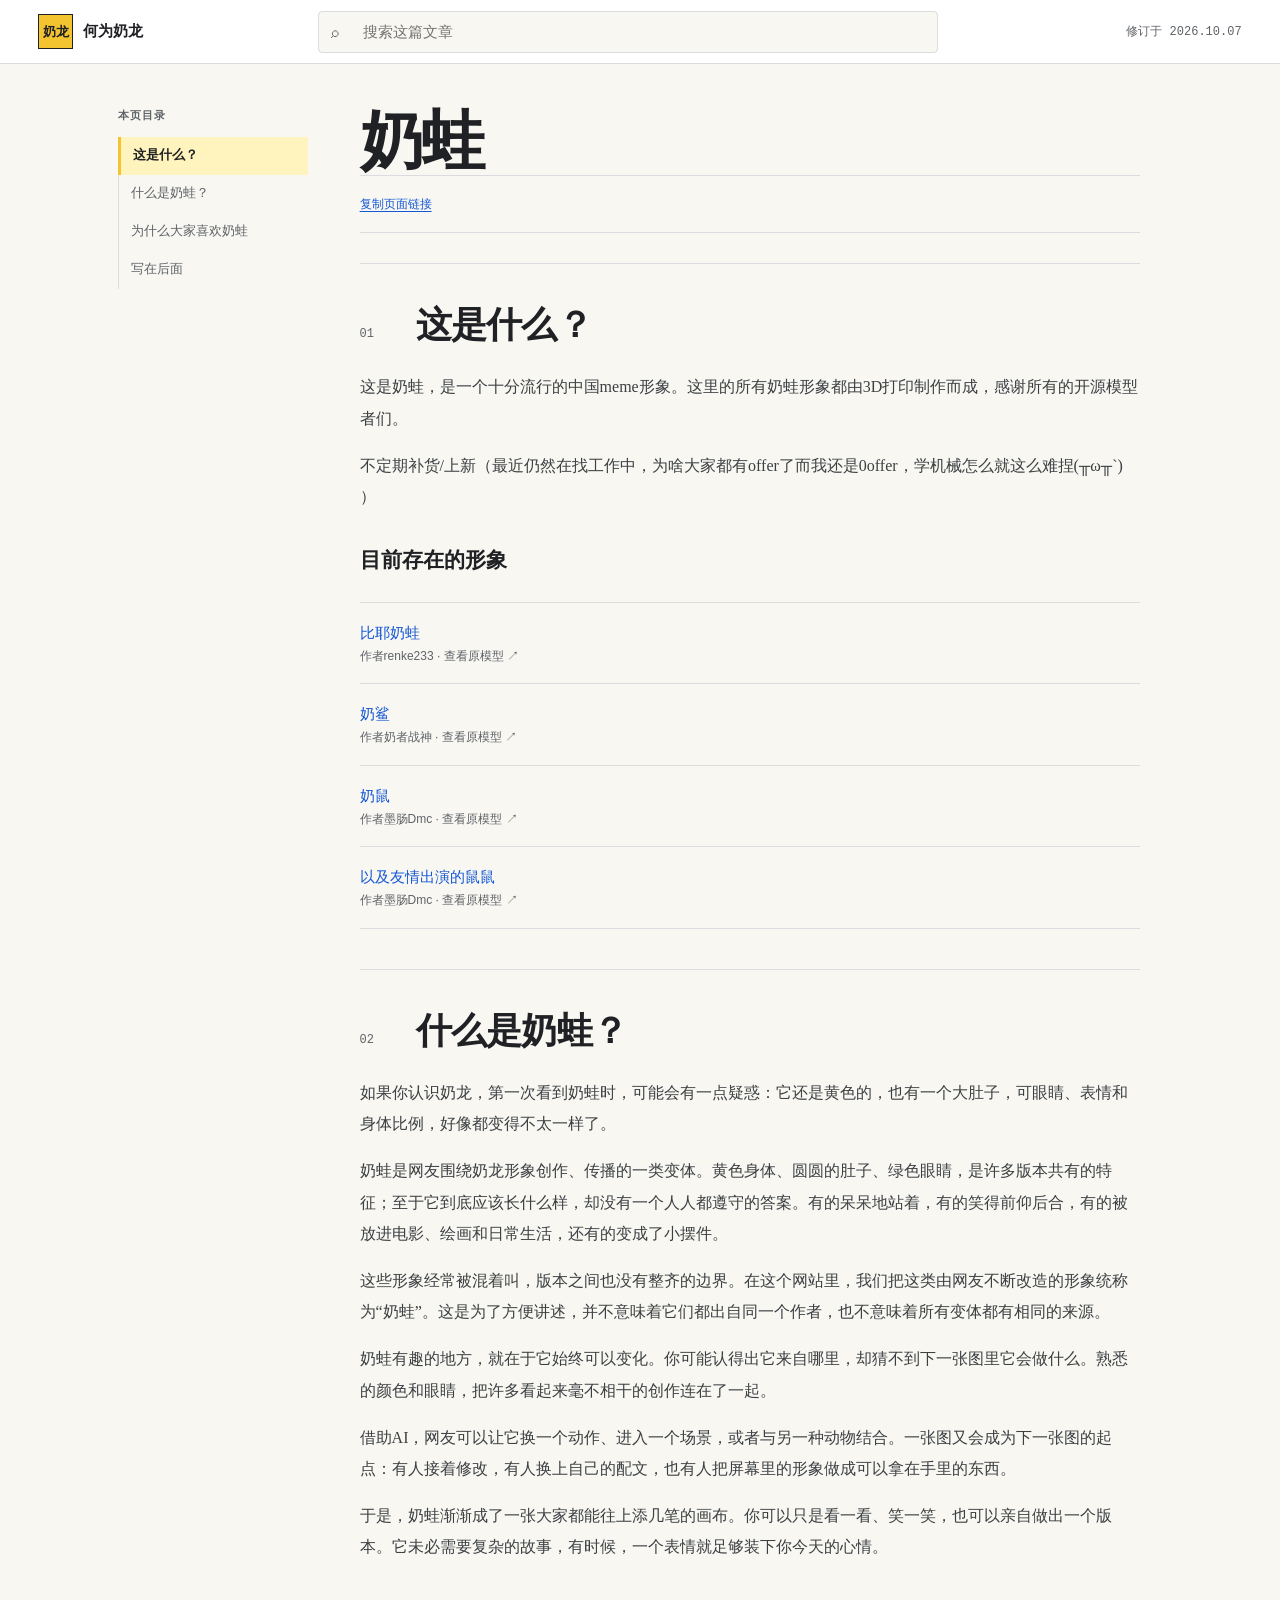
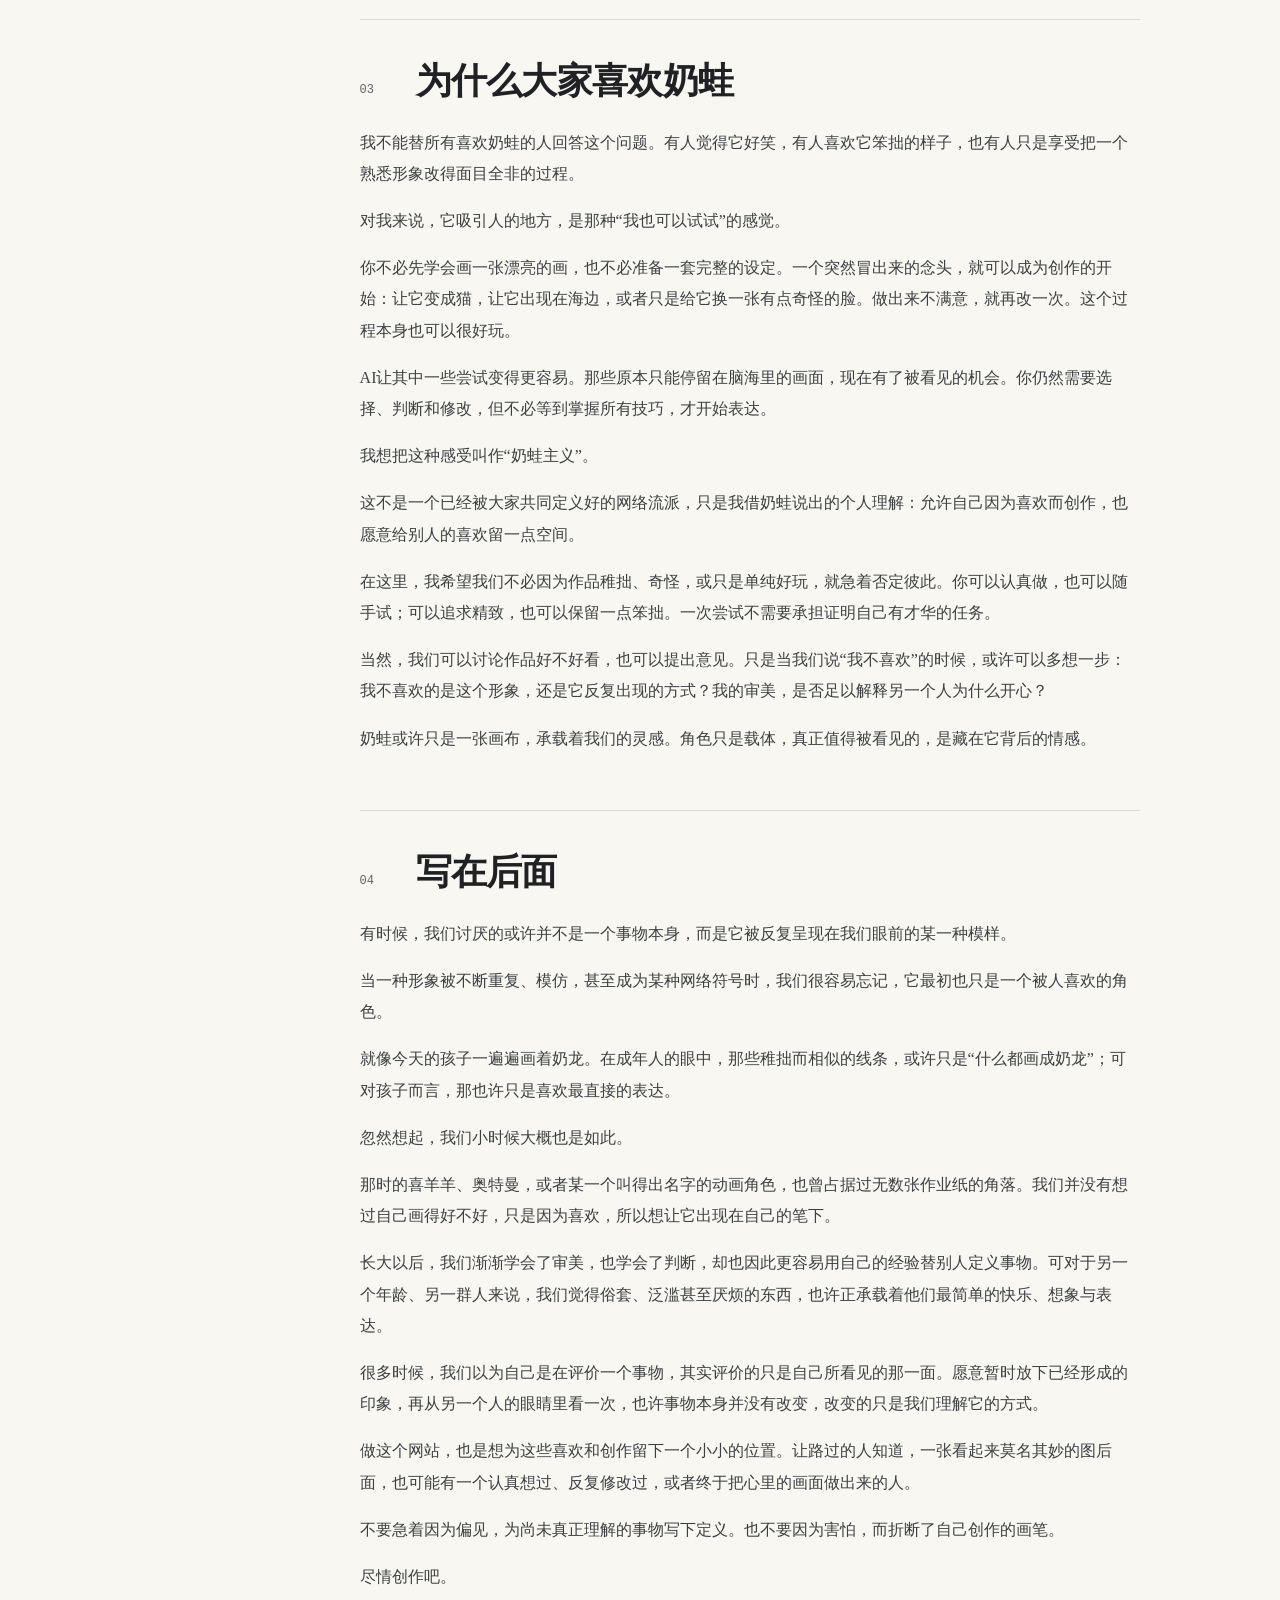
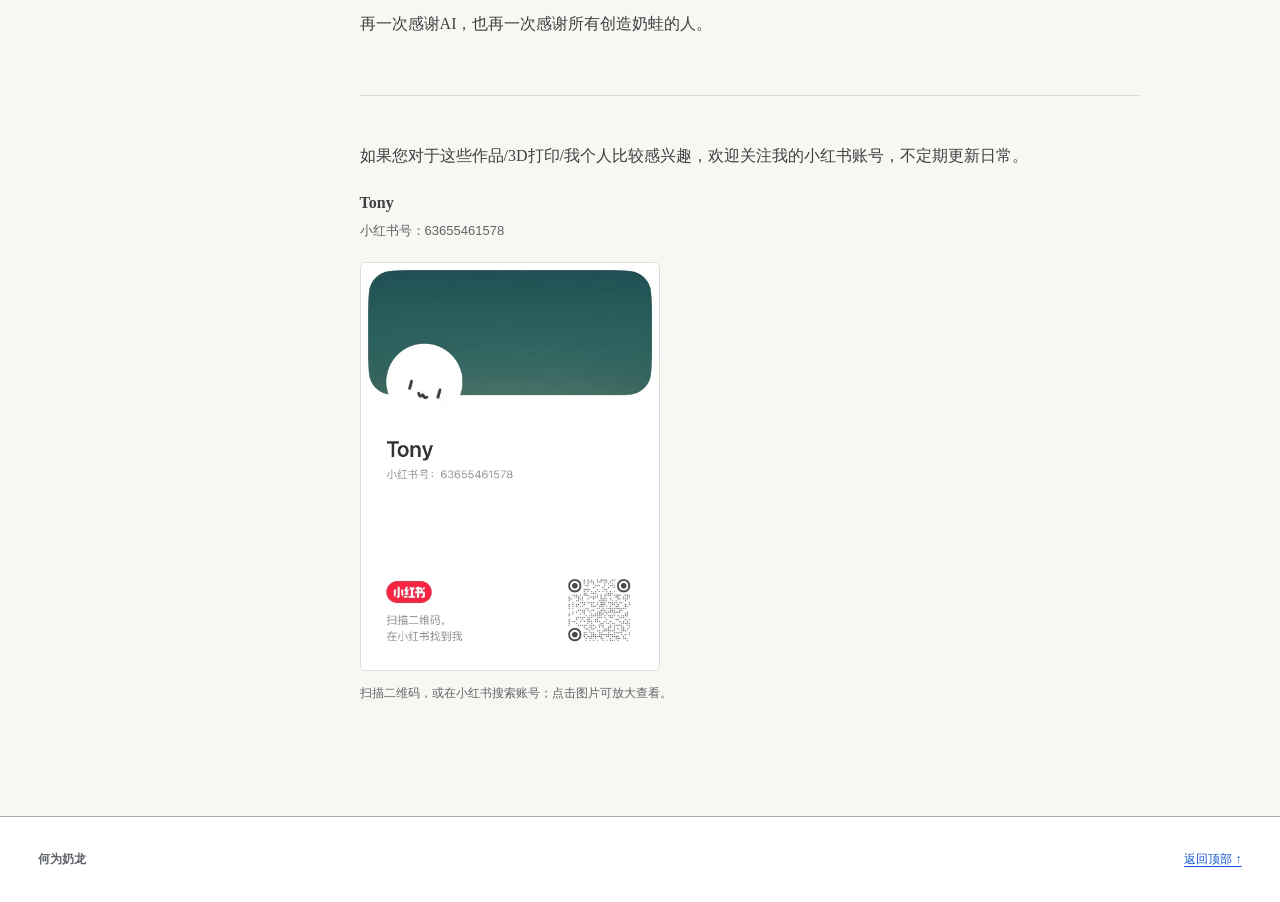
==== encyclopedia.html @ ec45043a "Add whynaiwa website and content" ====
<!doctype html><html lang="zh-CN"><head><meta charset="UTF-8" /><meta name="viewport" content="width=device-width, initial-scale=1" /><meta name="description" content="认识奶蛙、网友创作与奶蛙主义，以及3D打印模型作者。" /><title>奶蛙 · 何为奶龙</title><link rel="icon" href="favicon.svg" /><link rel="stylesheet" href="research.css" /><link rel="stylesheet" href="naiwa.css" /></head><body><a class="skip-link" href="#article">跳到正文</a><header class="topbar">
    <a class="wordmark" href="#top" aria-label="shushuproduct/何为奶龙"><span>奶龙</span> 何为奶龙</a>
    <label class="search-box">
      <span aria-hidden="true">⌕</span>
      <span class="sr-only">搜索本页</span>
      <input id="pageSearch" type="search" placeholder="搜索这篇文章" autocomplete="off" />
    </label>
    <div class="top-meta">修订于 2026.10.07</div>
  </header><main class="page" id="top"><aside class="toc" aria-label="本页目录"><p class="rail-label">本页目录</p><nav><a href="#intro" class="is-current">这是什么？</a><a href="#about">什么是奶蛙？</a><a href="#love">为什么大家喜欢奶蛙</a><a href="#afterword">写在后面</a></nav></aside><article class="article" id="article"><header class="article-header"><h1>奶蛙</h1><div class="status-row"><button class="plain-button" id="copyLink" type="button">复制页面链接</button></div></header><section id="intro" data-search-section><div class="section-title"><span>01</span><h2>这是什么？</h2></div><p>这是奶蛙，是一个十分流行的中国meme形象。这里的所有奶蛙形象都由3D打印制作而成，感谢所有的开源模型者们。</p>
<p>不定期补货/上新（最近仍然在找工作中，为啥大家都有offer了而我还是0offer，学机械怎么就这么难捏(╥ω╥`) ）</p>
<h3>目前存在的形象</h3><div class="model-list">
<a class="model-link" href="https://makerworld.com.cn/zh/models/2816236-bi-ye-nai-long-nai-wa-yan-bu-yi-chai-jian?from=search#profileId-3284470" target="_blank" rel="noreferrer">比耶奶蛙<span>作者renke233 · 查看原模型 ↗</span></a>
<a class="model-link" href="https://makerworld.com.cn/zh/models/2772093-nai-sha-yi-fen-pan-no-ams?from=search#profileId-3224312" target="_blank" rel="noreferrer">奶鲨<span>作者奶者战神 · 查看原模型 ↗</span></a>
<a class="model-link" href="https://makerworld.com.cn/zh/models/2770153-nai-shu-fen-se-wu-xu-ams?from=search#profileId-3221720" target="_blank" rel="noreferrer">奶鼠<span>作者墨肠Dmc · 查看原模型 ↗</span></a>
<a class="model-link" href="https://makerworld.com.cn/zh/models/2862143-mei-tuan-lao-shu-dan-zi-fei-du-du-wu-xu-ams#profileId-3346572" target="_blank" rel="noreferrer">以及友情出演的鼠鼠<span>作者墨肠Dmc · 查看原模型 ↗</span></a></div></section>
<section id="about" data-search-section><div class="section-title"><span>02</span><h2>什么是奶蛙？</h2></div><p>如果你认识奶龙，第一次看到奶蛙时，可能会有一点疑惑：它还是黄色的，也有一个大肚子，可眼睛、表情和身体比例，好像都变得不太一样了。</p>
<p>奶蛙是网友围绕奶龙形象创作、传播的一类变体。黄色身体、圆圆的肚子、绿色眼睛，是许多版本共有的特征；至于它到底应该长什么样，却没有一个人人都遵守的答案。有的呆呆地站着，有的笑得前仰后合，有的被放进电影、绘画和日常生活，还有的变成了小摆件。</p>
<p>这些形象经常被混着叫，版本之间也没有整齐的边界。在这个网站里，我们把这类由网友不断改造的形象统称为“奶蛙”。这是为了方便讲述，并不意味着它们都出自同一个作者，也不意味着所有变体都有相同的来源。</p>
<p>奶蛙有趣的地方，就在于它始终可以变化。你可能认得出它来自哪里，却猜不到下一张图里它会做什么。熟悉的颜色和眼睛，把许多看起来毫不相干的创作连在了一起。</p>
<p>借助AI，网友可以让它换一个动作、进入一个场景，或者与另一种动物结合。一张图又会成为下一张图的起点：有人接着修改，有人换上自己的配文，也有人把屏幕里的形象做成可以拿在手里的东西。</p>
<p>于是，奶蛙渐渐成了一张大家都能往上添几笔的画布。你可以只是看一看、笑一笑，也可以亲自做出一个版本。它未必需要复杂的故事，有时候，一个表情就足够装下你今天的心情。</p></section>
<section id="love" data-search-section><div class="section-title"><span>03</span><h2>为什么大家喜欢奶蛙</h2></div><p>我不能替所有喜欢奶蛙的人回答这个问题。有人觉得它好笑，有人喜欢它笨拙的样子，也有人只是享受把一个熟悉形象改得面目全非的过程。</p>
<p>对我来说，它吸引人的地方，是那种“我也可以试试”的感觉。</p>
<p>你不必先学会画一张漂亮的画，也不必准备一套完整的设定。一个突然冒出来的念头，就可以成为创作的开始：让它变成猫，让它出现在海边，或者只是给它换一张有点奇怪的脸。做出来不满意，就再改一次。这个过程本身也可以很好玩。</p>
<p>AI让其中一些尝试变得更容易。那些原本只能停留在脑海里的画面，现在有了被看见的机会。你仍然需要选择、判断和修改，但不必等到掌握所有技巧，才开始表达。</p>
<p>我想把这种感受叫作“奶蛙主义”。</p>
<p>这不是一个已经被大家共同定义好的网络流派，只是我借奶蛙说出的个人理解：允许自己因为喜欢而创作，也愿意给别人的喜欢留一点空间。</p>
<p>在这里，我希望我们不必因为作品稚拙、奇怪，或只是单纯好玩，就急着否定彼此。你可以认真做，也可以随手试；可以追求精致，也可以保留一点笨拙。一次尝试不需要承担证明自己有才华的任务。</p>
<p>当然，我们可以讨论作品好不好看，也可以提出意见。只是当我们说“我不喜欢”的时候，或许可以多想一步：我不喜欢的是这个形象，还是它反复出现的方式？我的审美，是否足以解释另一个人为什么开心？</p>
<p>奶蛙或许只是一张画布，承载着我们的灵感。角色只是载体，真正值得被看见的，是藏在它背后的情感。</p></section>
<section id="afterword" data-search-section><div class="section-title"><span>04</span><h2>写在后面</h2></div><p>有时候，我们讨厌的或许并不是一个事物本身，而是它被反复呈现在我们眼前的某一种模样。</p>
<p>当一种形象被不断重复、模仿，甚至成为某种网络符号时，我们很容易忘记，它最初也只是一个被人喜欢的角色。</p>
<p>就像今天的孩子一遍遍画着奶龙。在成年人的眼中，那些稚拙而相似的线条，或许只是“什么都画成奶龙”；可对孩子而言，那也许只是喜欢最直接的表达。</p>
<p>忽然想起，我们小时候大概也是如此。</p>
<p>那时的喜羊羊、奥特曼，或者某一个叫得出名字的动画角色，也曾占据过无数张作业纸的角落。我们并没有想过自己画得好不好，只是因为喜欢，所以想让它出现在自己的笔下。</p>
<p>长大以后，我们渐渐学会了审美，也学会了判断，却也因此更容易用自己的经验替别人定义事物。可对于另一个年龄、另一群人来说，我们觉得俗套、泛滥甚至厌烦的东西，也许正承载着他们最简单的快乐、想象与表达。</p>
<p>很多时候，我们以为自己是在评价一个事物，其实评价的只是自己所看见的那一面。愿意暂时放下已经形成的印象，再从另一个人的眼睛里看一次，也许事物本身并没有改变，改变的只是我们理解它的方式。</p>
<p>做这个网站，也是想为这些喜欢和创作留下一个小小的位置。让路过的人知道，一张看起来莫名其妙的图后面，也可能有一个认真想过、反复修改过，或者终于把心里的画面做出来的人。</p>
<p>不要急着因为偏见，为尚未真正理解的事物写下定义。也不要因为害怕，而折断了自己创作的画笔。</p>
<p>尽情创作吧。</p>
<p>再一次感谢AI，也再一次感谢所有创造奶蛙的人。</p></section>
<div class="follow-account" aria-label="关注我的小红书账号">
  <p>如果您对于这些作品/3D打印/我个人比较感兴趣，欢迎关注我的小红书账号，不定期更新日常。</p>
  <p class="account-details"><strong>Tony</strong><span>小红书号：63655461578</span></p>
  <a class="account-image" href="assets/xiaohongshu-tony.jpg" target="_blank" rel="noreferrer" aria-label="放大小红书账号二维码图片"><img src="assets/xiaohongshu-tony.jpg" alt="Tony的小红书账号名片，小红书号63655461578，含关注二维码" width="987" height="1347" loading="lazy" /></a>
  <p class="account-hint">扫描二维码，或在小红书搜索账号；点击图片可放大查看。</p>
</div>
<p class="no-results" id="noResults" hidden>没有匹配内容，换一个关键词试试。</p></article></main><footer><div><b>何为奶龙</b></div><a href="#top">返回顶部 ↑</a></footer><div class="copy-toast" id="copyToast" role="status" aria-live="polite">链接已复制</div><script src="research.js"></script></body></html>
---- research.css ----
/* Hallmark · pre-emit critique: P5 H5 E5 S5 R5 V4 */
:root {
  --color-page: #f8f7f2;
  --color-surface: #ffffff;
  --color-ink: #202124;
  --color-ink-2: #3c4043;
  --color-muted: #5f6368;
  --color-rule: #dadce0;
  --color-rule-dark: #a7aaad;
  --color-accent: #f4c430;
  --color-accent-soft: #fff4bd;
  --color-link: #1558d6;
  --color-focus: #0057d9;
  --color-green: #137333;
  --color-green-soft: #e6f4ea;
  --color-red: #b3261e;
  --color-red-soft: #fce8e6;
  --color-blue-soft: #e8f0fe;
  --color-accent-ink: #202124;
  --color-overlay: rgba(32, 33, 36, .12);
  --font-ui: Arial, "Microsoft YaHei", "PingFang SC", sans-serif;
  --font-reading: Georgia, "Noto Serif SC", "Songti SC", serif;
  --font-mono: "Cascadia Mono", Consolas, monospace;
  --page-gutter: clamp(18px, 3vw, 42px);
  --content-width: 1420px;
}

* { box-sizing: border-box; }
html, body { margin: 0; overflow-x: clip; scroll-behavior: smooth; }
body { background: var(--color-page); color: var(--color-ink); font-family: var(--font-ui); font-size: 15px; }
a { color: var(--color-link); text-underline-offset: 3px; }
button, input { font: inherit; }
:focus-visible { outline: 3px solid var(--color-focus); outline-offset: 3px; }
.sr-only { width: 1px; height: 1px; position: absolute; overflow: hidden; clip: rect(0 0 0 0); white-space: nowrap; }
.skip-link { position: fixed; z-index: 50; top: 8px; left: 8px; padding: 10px 14px; background: var(--color-ink); color: var(--color-surface); transform: translateY(-150%); }
.skip-link:focus { transform: none; }

.topbar { height: 64px; padding: 0 var(--page-gutter); display: grid; grid-template-columns: 280px minmax(220px, 620px) 1fr; gap: 30px; align-items: center; border-bottom: 1px solid var(--color-rule); background: var(--color-surface); position: sticky; top: 0; z-index: 20; }
.wordmark { display: inline-flex; align-items: center; gap: 10px; color: var(--color-ink); font-weight: 700; text-decoration: none; white-space: nowrap; }
.wordmark span { width: 35px; height: 35px; display: grid; place-items: center; border: 1px solid var(--color-ink); background: var(--color-accent); color: var(--color-accent-ink); font: 700 13px var(--font-mono); }
.search-box { height: 42px; display: grid; grid-template-columns: 30px minmax(0, 1fr); align-items: center; padding: 0 12px; border: 1px solid var(--color-rule); border-radius: 4px; background: var(--color-page); color: var(--color-muted); }
.search-box:focus-within { border-color: var(--color-link); box-shadow: 0 0 0 1px var(--color-link); }
.search-box input { width: 100%; border: 0; outline: 0; background: transparent; color: var(--color-ink); }
.top-meta { justify-self: end; color: var(--color-muted); font: 12px var(--font-mono); white-space: nowrap; }

.page { width: min(var(--content-width), 100%); margin: 0 auto; padding: 44px var(--page-gutter) 100px; display: grid; grid-template-columns: 190px minmax(0, 820px) minmax(220px, 280px); gap: clamp(28px, 4vw, 62px); align-items: start; }
.toc, .facts { position: sticky; top: 96px; }
.rail-label { margin: 0 0 14px; color: var(--color-muted); font: 700 11px var(--font-mono); letter-spacing: .08em; text-transform: uppercase; }
.toc nav { display: grid; border-left: 1px solid var(--color-rule); }
.toc nav a { min-height: 38px; padding: 9px 12px; color: var(--color-muted); font-size: 13px; text-decoration: none; }
.toc nav a.is-current { margin-left: -1px; border-left: 3px solid var(--color-accent); background: var(--color-accent-soft); color: var(--color-ink); font-weight: 700; }
.toc-note { margin-top: 28px; padding-top: 18px; border-top: 1px solid var(--color-rule); font-size: 12px; line-height: 1.65; color: var(--color-muted); }
.toc-note p { margin-bottom: 0; }

.article { min-width: 0; }
.article-header { padding-bottom: 44px; border-bottom: 1px solid var(--color-rule); }
.breadcrumb { margin: 0 0 22px; color: var(--color-link); font-size: 13px; }
h1, h2, h3 { min-width: 0; overflow-wrap: anywhere; font-style: normal; }
h1 { margin: 0; font: 700 clamp(44px, 6.4vw, 76px)/1.05 var(--font-reading); letter-spacing: -.035em; }
.subtitle { margin: 12px 0 20px; color: var(--color-muted); font: 400 clamp(20px, 2.5vw, 28px)/1.35 var(--font-reading); }
.status-row { display: flex; flex-wrap: wrap; align-items: center; gap: 10px 16px; padding-block: 12px; border-block: 1px solid var(--color-rule); color: var(--color-muted); font-size: 12px; }
.status { padding: 4px 8px; border-radius: 2px; background: var(--color-green-soft); color: var(--color-green); font-weight: 700; }
.plain-button { min-height: 32px; padding: 0; border: 0; background: transparent; color: var(--color-link); cursor: pointer; text-decoration: underline; text-underline-offset: 3px; white-space: nowrap; }
.lead { margin: 30px 0 22px; color: var(--color-ink-2); font: 400 19px/1.9 var(--font-reading); }
.notice { padding: 16px 18px; border-left: 4px solid var(--color-accent); background: var(--color-accent-soft); color: var(--color-ink-2); font-size: 13px; line-height: 1.75; }

section { padding: 52px 0; border-bottom: 1px solid var(--color-rule); }
.section-title { display: grid; grid-template-columns: 42px minmax(0, 1fr); gap: 14px; align-items: baseline; margin-bottom: 24px; }
.section-title span { color: var(--color-muted); font: 12px var(--font-mono); }
.section-title h2 { margin: 0; font: 700 clamp(30px, 4vw, 42px)/1.2 var(--font-reading); letter-spacing: -.02em; }
h3 { margin: 34px 0 10px; font: 700 21px/1.4 var(--font-reading); }
.article p { color: var(--color-ink-2); font: 400 16px/1.9 var(--font-reading); }
.article sup a { font: 11px var(--font-ui); text-decoration: none; }

.figure { margin: 30px 0 0; min-width: 0; }
.figure-wide { margin-block: 34px; }
.image-stage { min-height: 300px; display: grid; place-items: center; overflow: hidden; border: 1px solid var(--color-rule); background: var(--color-surface); }
.image-stage img { width: 100%; height: 100%; max-height: 480px; object-fit: contain; display: block; }
.image-stage.official { background: var(--color-blue-soft); }
.image-stage.official img { width: min(70%, 520px); padding: 26px; }
.image-stage.meme img { object-fit: contain; max-height: 590px; }
figcaption { display: grid; grid-template-columns: 38px minmax(0, 1fr); gap: 10px; padding-top: 11px; color: var(--color-muted); }
figcaption span { font: 11px var(--font-mono); }
figcaption p { margin: 0; color: var(--color-muted) !important; font: 12px/1.65 var(--font-ui) !important; }
.figure-pair { display: grid; grid-template-columns: repeat(2, minmax(0, 1fr)); gap: 20px; }
.figure-pair .image-stage { aspect-ratio: 1; min-height: 0; }
.figure-pair .image-stage img { object-fit: cover; }
.source-gallery { display: grid; grid-template-columns: repeat(2, minmax(0, 1fr)); gap: 20px; margin-top: 20px; }
.source-gallery .figure { margin-top: 0; }
.source-gallery .image-stage { min-height: 0; aspect-ratio: 16 / 10; }
.source-gallery .image-stage img { max-height: none; object-fit: cover; }
.mascot-history .image-stage { background: var(--color-surface); }
.mascot-history .image-stage img { object-fit: contain; }
.chat-sequence { display: grid; gap: 8px; padding: 16px; border: 1px solid var(--color-rule); background: var(--color-surface); }
.chat-sequence img { width: 100%; height: auto; display: block; border: 1px solid var(--color-rule); }
.document-gallery .image-stage { background: var(--color-surface); }
.document-gallery .image-stage img { object-fit: contain; }

.timeline { margin-top: 28px; border-top: 1px solid var(--color-rule-dark); }
.timeline article { display: grid; grid-template-columns: 120px minmax(0, 1fr); gap: 24px; padding: 26px 0; border-bottom: 1px solid var(--color-rule); }
.timeline time { color: var(--color-muted); font: 12px/1.5 var(--font-mono); }
.timeline h3 { margin: 0 0 7px; font-size: 18px; }
.timeline p { margin: 0; font-size: 14px; }
.quote-block { margin: 28px 0; padding: 26px 30px; border-block: 1px solid var(--color-rule-dark); background: var(--color-surface); }
.quote-block p { margin: 0 0 10px; color: var(--color-ink) !important; font: 700 clamp(24px, 4vw, 36px)/1.45 var(--font-reading) !important; }
.quote-block small { color: var(--color-muted); }
.date-strip { display: grid; grid-template-columns: repeat(4, minmax(0, 1fr)); margin-top: 34px; border-block: 1px solid var(--color-rule-dark); }
.date-strip div { padding: 18px 14px; border-right: 1px solid var(--color-rule); }
.date-strip div:last-child { border-right: 0; }
.date-strip b, .date-strip span { display: block; }.date-strip b { margin-bottom: 8px; font: 700 12px var(--font-mono); }.date-strip span { color: var(--color-muted); font-size: 12px; line-height: 1.55; }

table { width: 100%; border-collapse: collapse; margin: 28px 0 36px; background: var(--color-surface); font-size: 13px; }
th, td { padding: 13px 14px; border: 1px solid var(--color-rule); text-align: left; vertical-align: top; line-height: 1.6; }
thead th { background: var(--color-accent-soft); color: var(--color-ink); }
tbody th { width: 22%; background: var(--color-page); }
.closing-line { margin-top: 34px; padding: 28px; border: 1px solid var(--color-ink); background: var(--color-ink); color: var(--color-surface); font: 700 clamp(20px, 3vw, 29px)/1.6 var(--font-reading); }
.references ol { padding-left: 24px; }
.references li { margin-bottom: 13px; padding-left: 7px; color: var(--color-muted); font-size: 12px; line-height: 1.7; }
.no-results { padding: 40px; border: 1px dashed var(--color-rule-dark); text-align: center; }

.fact-card { margin-bottom: 22px; padding: 18px; border: 1px solid var(--color-rule); background: var(--color-surface); }
.fact-card dl { margin: 0; }
.fact-card dt { margin-top: 14px; color: var(--color-muted); font-size: 11px; }.fact-card dt:first-child { margin-top: 0; }
.fact-card dd { margin: 4px 0 0; color: var(--color-ink); font-size: 13px; line-height: 1.55; }
.evidence { display: inline-block; padding: 3px 6px; background: var(--color-red-soft); color: var(--color-red); }
.legend p { color: var(--color-muted); font: 12px/1.55 var(--font-ui); }
.dot { width: 8px; height: 8px; display: inline-block; margin-right: 7px; border-radius: 50%; }.verified { background: var(--color-green); }.sample { background: var(--color-link); }.uncertain { background: var(--color-red); }

footer { padding: 34px var(--page-gutter); display: grid; grid-template-columns: 1fr 1.4fr auto; gap: 36px; align-items: start; border-top: 1px solid var(--color-rule-dark); background: var(--color-surface); color: var(--color-muted); font-size: 12px; }
footer p { margin: 7px 0 0; line-height: 1.65; } footer > a { white-space: nowrap; }
.copy-toast { position: fixed; right: 20px; bottom: 20px; z-index: 40; padding: 11px 16px; border: 1px solid var(--color-ink); background: var(--color-ink); color: var(--color-surface); opacity: 0; transform: translateY(8px); pointer-events: none; transition: opacity 140ms ease, transform 140ms ease; }
.copy-toast.is-visible { opacity: 1; transform: none; }

@media (hover: hover) {
  .toc nav a:hover { background: var(--color-surface); color: var(--color-ink); }
  a:hover { text-decoration-thickness: 2px; }
  .plain-button:hover { color: var(--color-ink); }
}
@media (prefers-reduced-motion: reduce) { *, *::before, *::after { scroll-behavior: auto !important; transition-duration: .01ms !important; } }

@media (max-width: 1080px) {
  .page { grid-template-columns: 170px minmax(0, 1fr); }
  .facts { position: static; grid-column: 2; display: grid; grid-template-columns: repeat(2, minmax(0, 1fr)); gap: 18px; }
  .fact-card { margin: 0; }
}
@media (max-width: 760px) {
  .topbar { height: auto; min-height: 64px; grid-template-columns: 1fr auto; gap: 12px; padding-block: 10px; }
  .search-box { grid-column: 1 / -1; grid-row: 2; }
  .top-meta { display: none; }
  .page { display: block; padding-top: 26px; }
  .toc { position: static; margin-bottom: 36px; }
  .toc nav { grid-template-columns: repeat(2, minmax(0, 1fr)); border-left: 0; border-block: 1px solid var(--color-rule); }
  .toc nav a { border-bottom: 1px solid var(--color-rule); white-space: nowrap; }
  .toc nav a.is-current { margin: 0; border-left: 0; border-bottom: 3px solid var(--color-accent); }
  .toc-note { display: none; }
  .facts { display: grid; grid-template-columns: minmax(0, 1fr); margin-top: 36px; }
  .figure-pair { grid-template-columns: minmax(0, 1fr); }
  .source-gallery { grid-template-columns: minmax(0, 1fr); }
  .figure-pair .image-stage { aspect-ratio: auto; max-height: 560px; }
  .source-gallery .image-stage { aspect-ratio: 16 / 10; }
  .date-strip { grid-template-columns: repeat(2, minmax(0, 1fr)); }
  .date-strip div:nth-child(2) { border-right: 0; }
  .date-strip div:nth-child(-n+2) { border-bottom: 1px solid var(--color-rule); }
  footer { grid-template-columns: minmax(0, 1fr); gap: 18px; }
}
@media (max-width: 420px) {
  h1 { font-size: 43px; }
  .lead { font-size: 17px; }
  .section-title { grid-template-columns: 32px minmax(0, 1fr); }
  .section-title h2 { font-size: 30px; }
  .timeline article { grid-template-columns: minmax(0, 1fr); gap: 8px; }
  .image-stage { min-height: 220px; }
  .image-stage.official img { width: 90%; }
  table { display: block; overflow-x: auto; }
}
---- naiwa.css ----
/* Four-section reading preview, using the existing site's visual tokens. */
.page { grid-template-columns: 190px minmax(0, 780px); max-width: 1120px; }
.topbar { grid-template-columns: 250px minmax(220px, 620px) 1fr; }
.article-header { padding-bottom: 30px; }
h1 { font-size: clamp(40px, 6vw, 64px); }
.article p { line-height: 1.95; }
.section-title h2 { font-size: clamp(27px, 3.5vw, 36px); }
section { scroll-margin-top: 90px; padding-block: 40px; }
.model-list { margin-top: 26px; border-top: 1px solid var(--color-rule); }
.model-link { display: block; padding: 16px 0; border-bottom: 1px solid var(--color-rule); line-height: 1.8; text-decoration: none; }
.model-link span { display: block; color: var(--color-muted); font-size: 12px; }
footer { grid-template-columns: 1fr auto; }
.follow-account { padding-top: 28px; }
.account-details strong, .account-details span { display:block; }
.account-details span { color:var(--color-muted); font:13px/1.8 var(--font-ui); }
.account-image { display:block; width:min(300px,100%); margin-top:20px; }
.account-image img { display:block; width:100%; height:auto; border:1px solid var(--color-rule); border-radius:6px; }
.article .account-hint { color:var(--color-muted); font:12px/1.8 var(--font-ui); }
@media (max-width:760px) { .topbar { grid-template-columns:1fr auto; } .page { display:block; } .toc { margin-bottom:24px; } section { scroll-margin-top:130px; } }
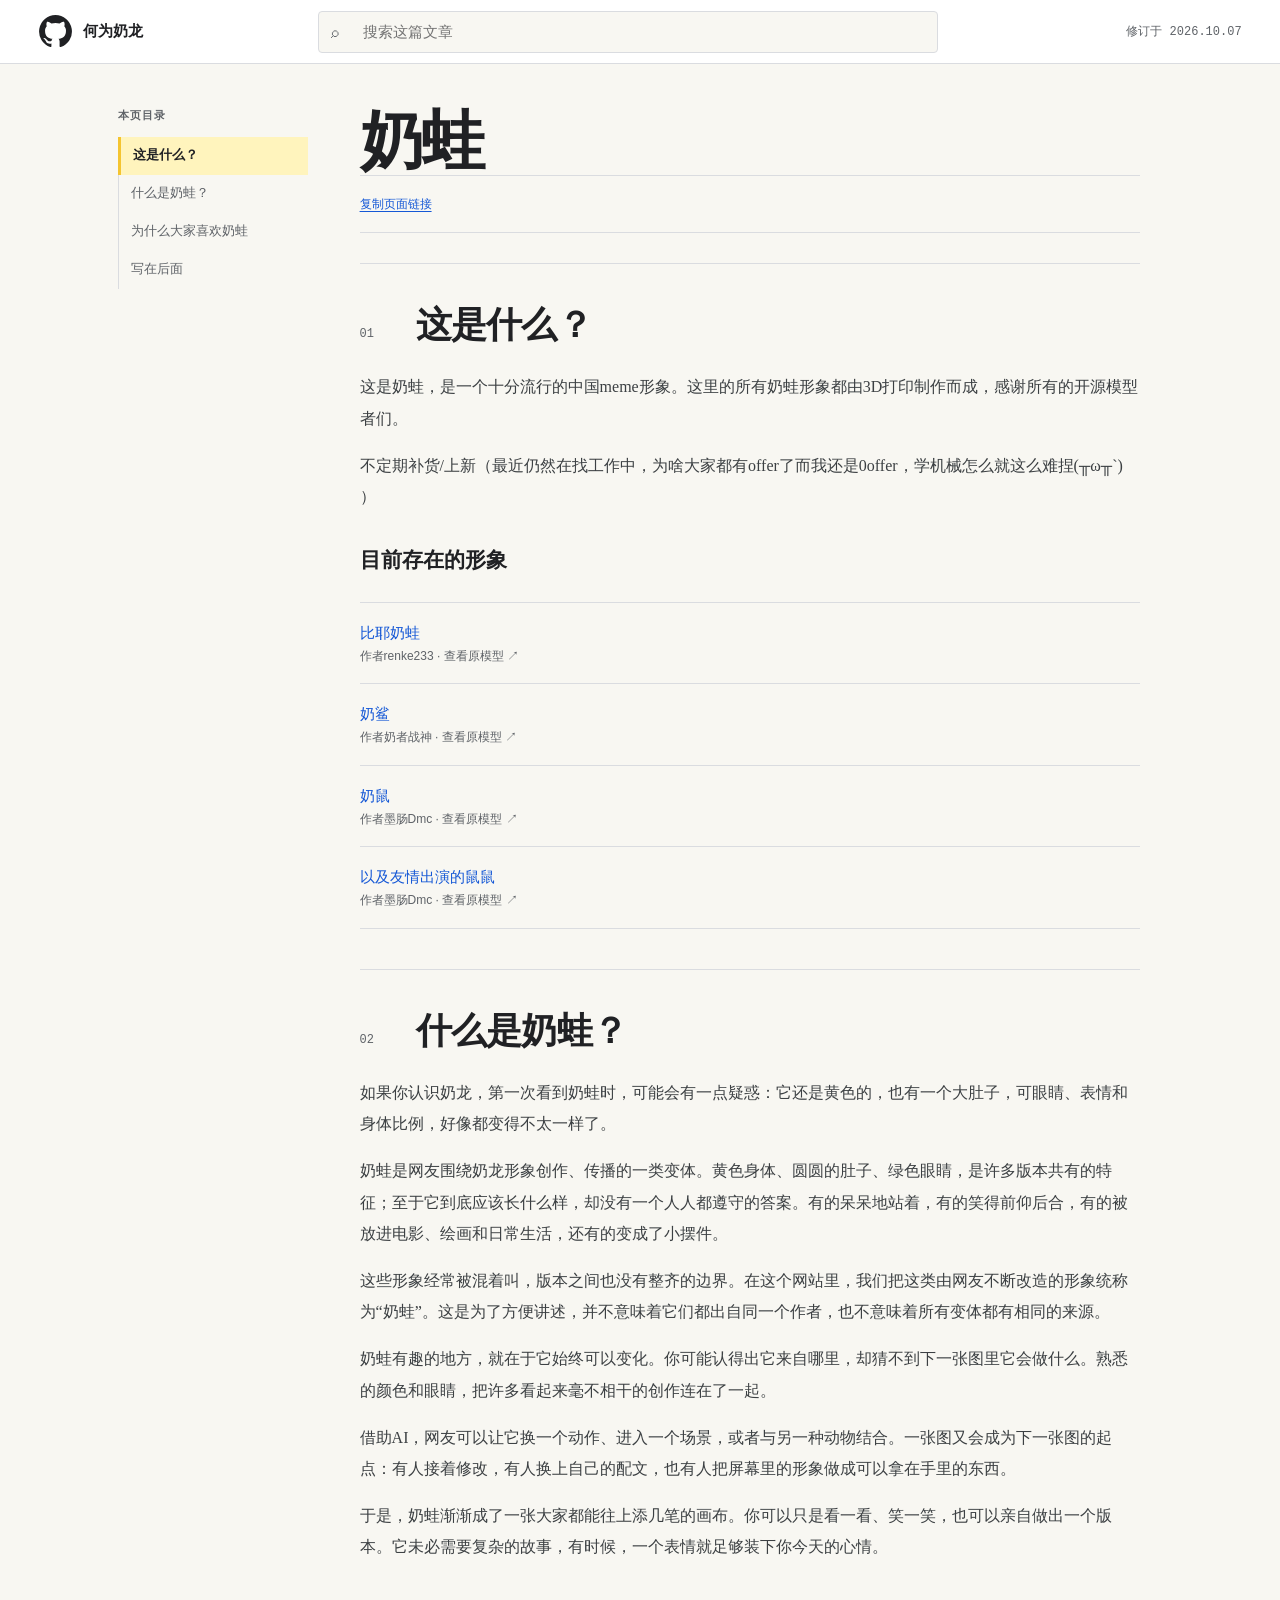
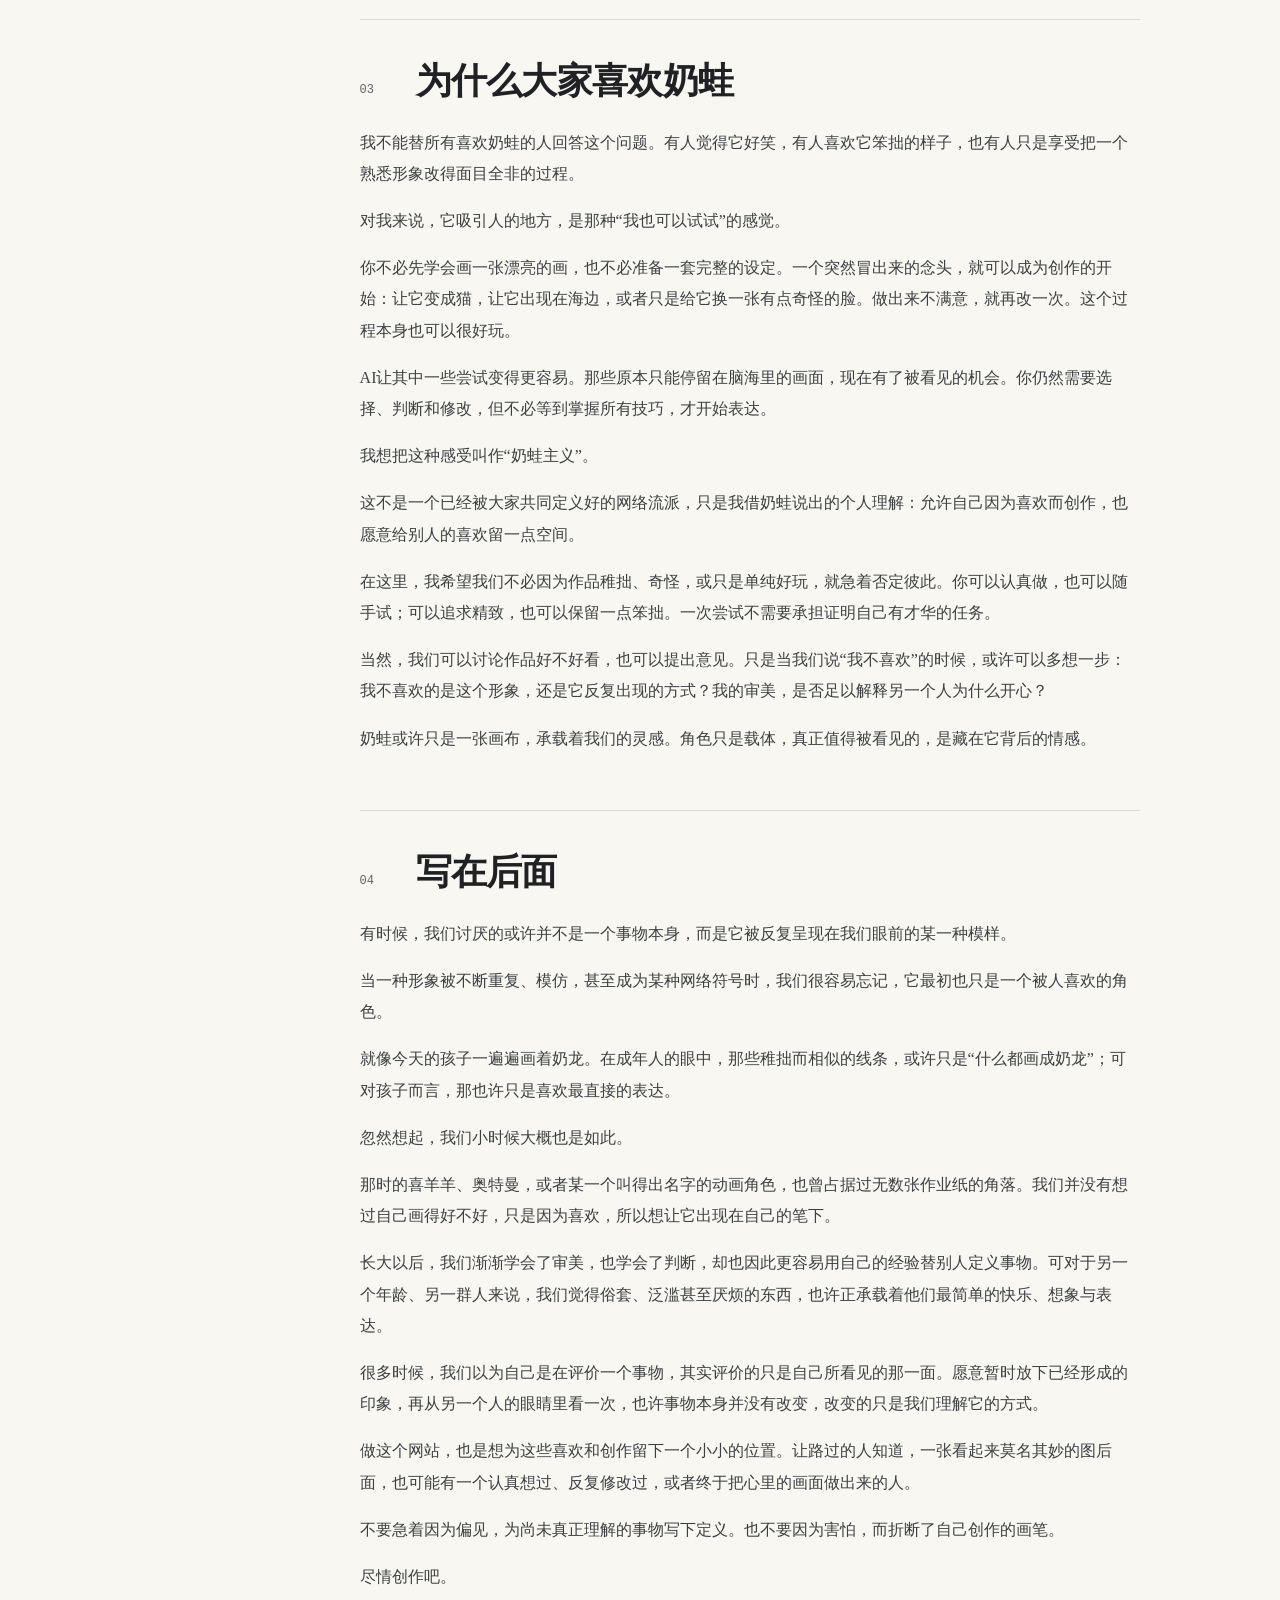
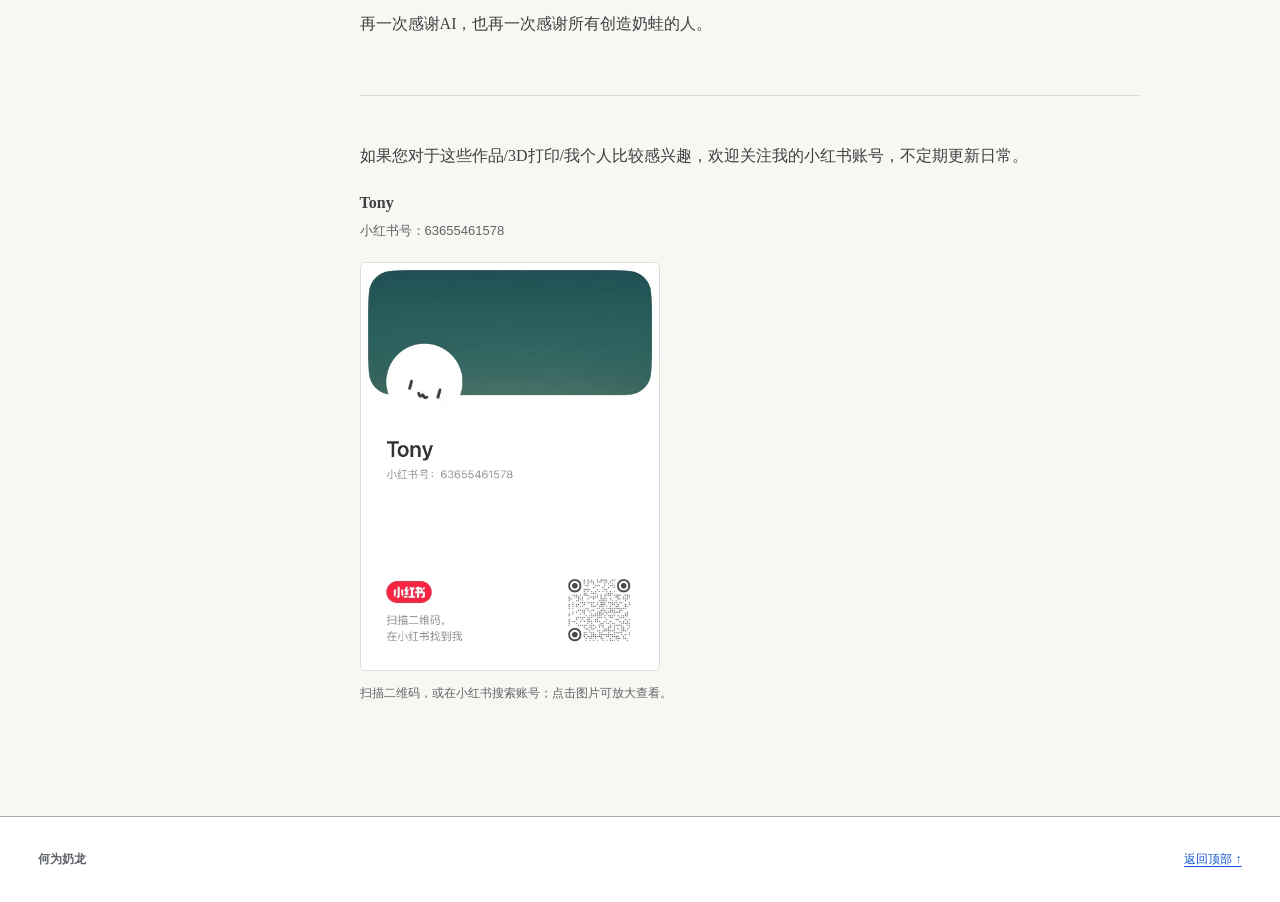
==== commit 53721497: "Link header GitHub icon to whynaiwa repository" ====
--- a/encyclopedia.html
+++ b/encyclopedia.html
@@ -1,5 +1,5 @@
 <!doctype html><html lang="zh-CN"><head><meta charset="UTF-8" /><meta name="viewport" content="width=device-width, initial-scale=1" /><meta name="description" content="认识奶蛙、网友创作与奶蛙主义，以及3D打印模型作者。" /><title>奶蛙 · 何为奶龙</title><link rel="icon" href="favicon.svg" /><link rel="stylesheet" href="research.css" /><link rel="stylesheet" href="naiwa.css" /></head><body><a class="skip-link" href="#article">跳到正文</a><header class="topbar">
-    <a class="wordmark" href="#top" aria-label="shushuproduct/何为奶龙"><span>奶龙</span> 何为奶龙</a>
+    <a class="wordmark" href="https://github.com/littlemana-bot/whynaiwa" target="_blank" rel="noopener noreferrer" aria-label="何为奶龙 · 查看 GitHub 仓库"><svg class="github-icon" viewBox="0 0 24 24" width="35" height="35" fill="currentColor" aria-hidden="true"><path d="M12 .75a11.25 11.25 0 0 0-3.558 21.923c.563.104.768-.244.768-.543 0-.267-.01-.975-.015-1.914-3.13.68-3.79-1.509-3.79-1.509-.512-1.301-1.25-1.648-1.25-1.648-1.023-.7.078-.686.078-.686 1.132.08 1.728 1.162 1.728 1.162 1.006 1.724 2.64 1.226 3.283.938.102-.729.394-1.226.716-1.508-2.499-.284-5.126-1.25-5.126-5.562 0-1.229.44-2.232 1.16-3.018-.116-.284-.503-1.429.11-2.978 0 0 .945-.303 3.094 1.153a10.79 10.79 0 0 1 5.636 0c2.148-1.456 3.091-1.153 3.091-1.153.615 1.549.228 2.694.112 2.978.722.786 1.159 1.789 1.159 3.018 0 4.324-2.631 5.275-5.138 5.554.404.348.765 1.034.765 2.084 0 1.505-.014 2.719-.014 3.088 0 .302.203.653.774.542A11.252 11.252 0 0 0 12 .75Z"/></svg> 何为奶龙</a>
     <label class="search-box">
       <span aria-hidden="true">⌕</span>
       <span class="sr-only">搜索本页</span>
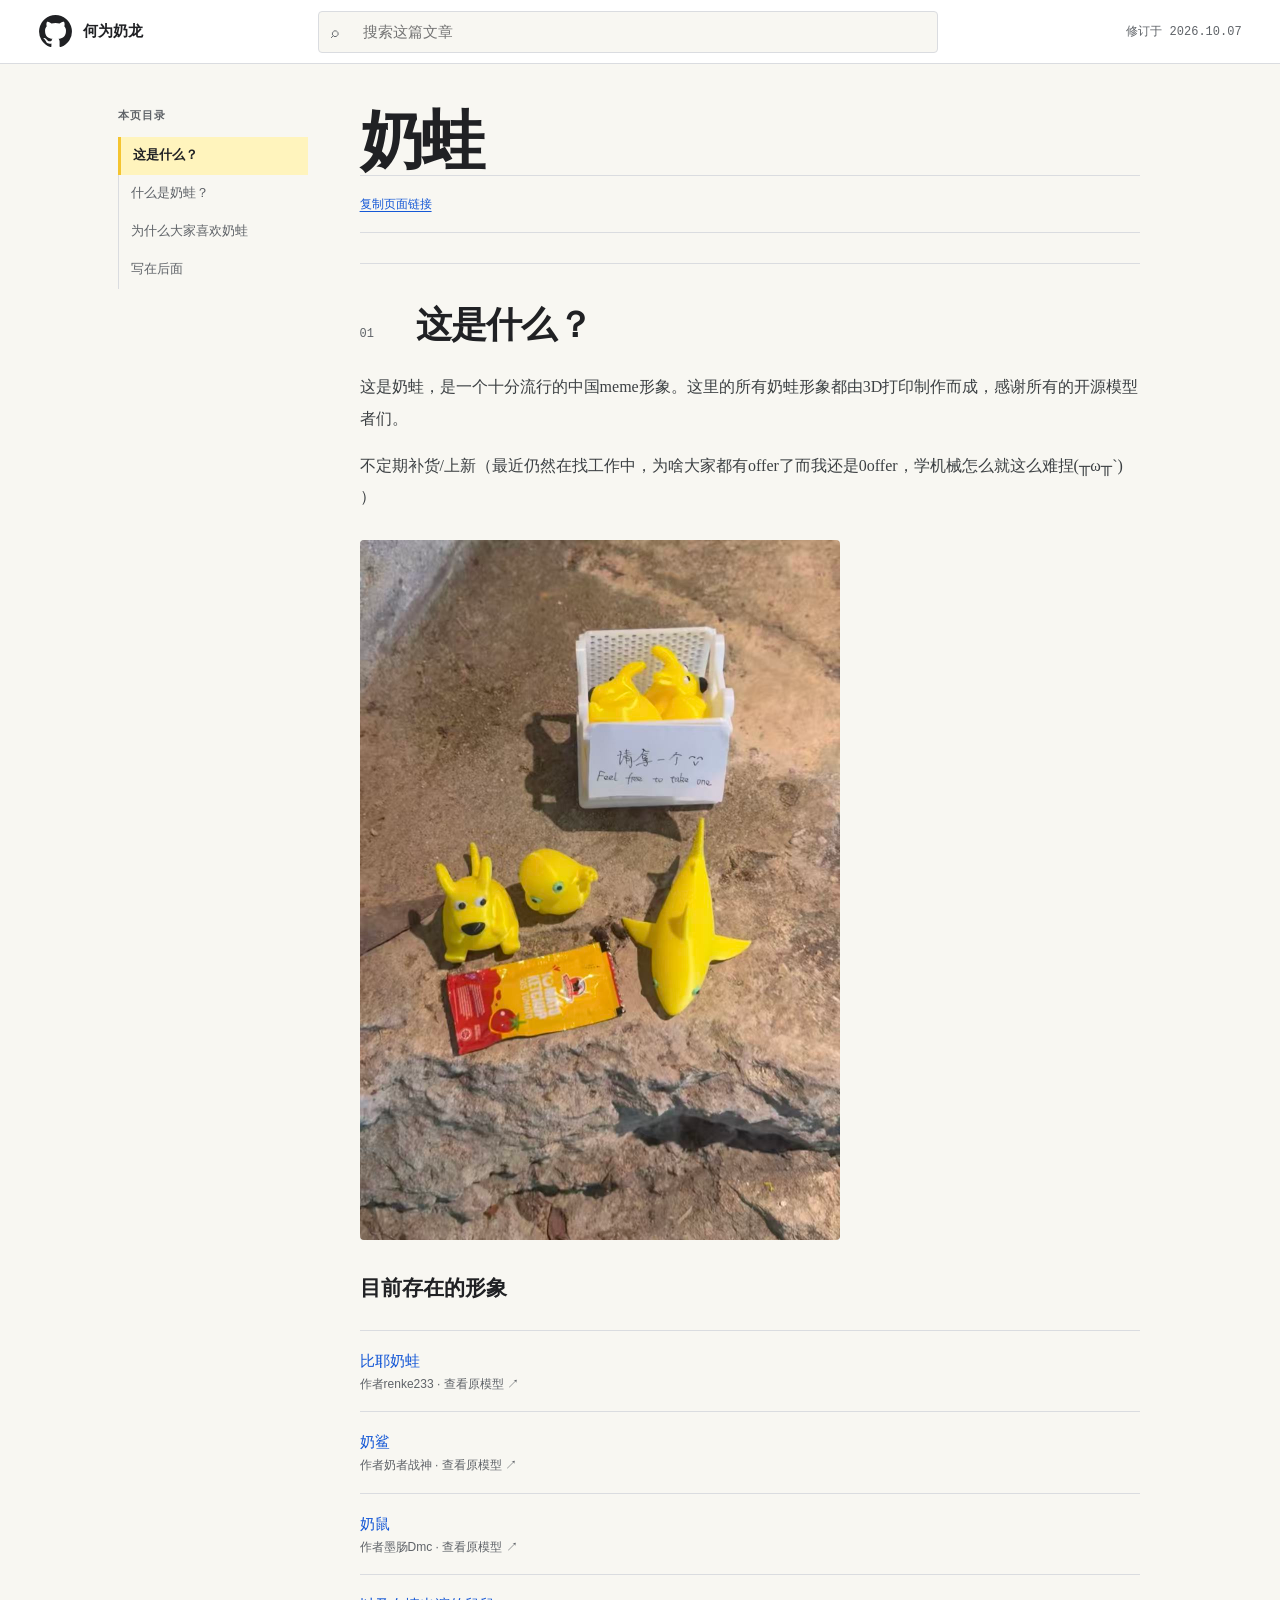
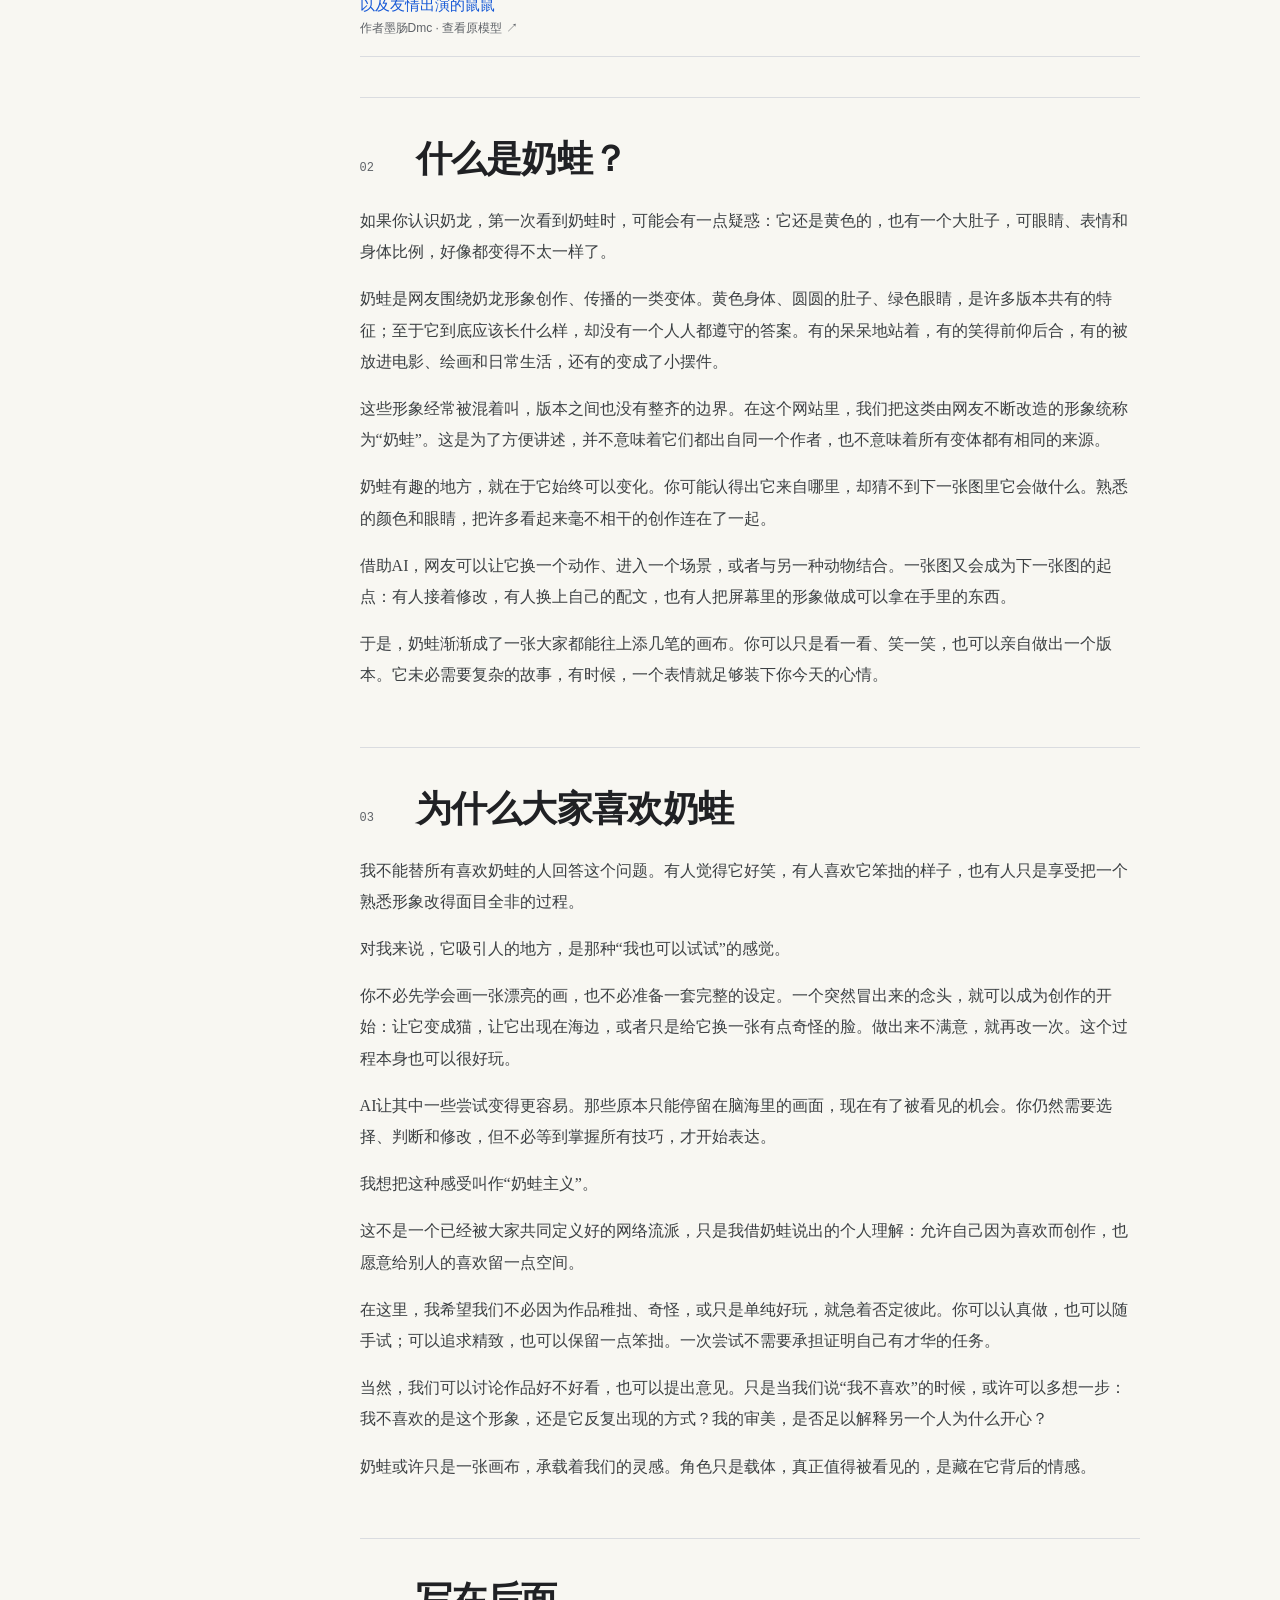
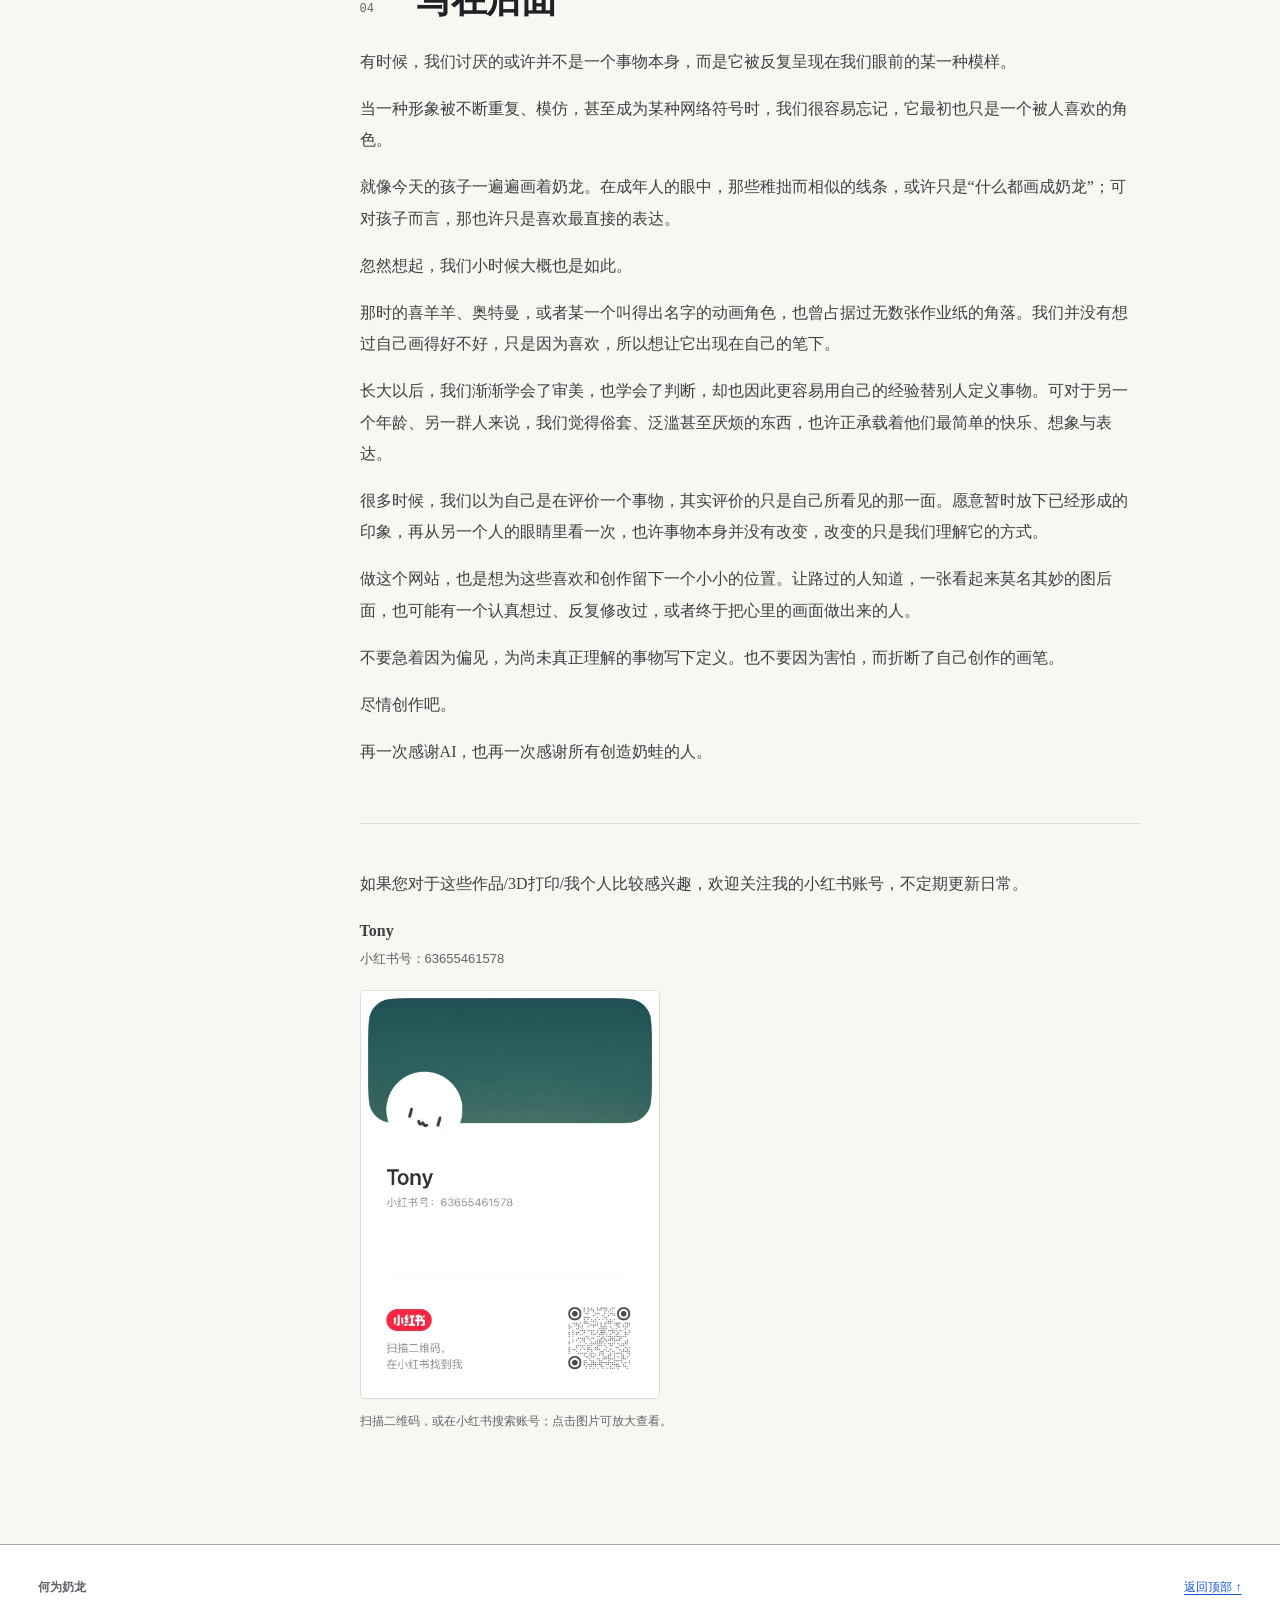
==== commit 34078621: "Add printed character photo above model list" ====
--- a/encyclopedia.html
+++ b/encyclopedia.html
@@ -8,6 +8,7 @@
     <div class="top-meta">修订于 2026.10.07</div>
   </header><main class="page" id="top"><aside class="toc" aria-label="本页目录"><p class="rail-label">本页目录</p><nav><a href="#intro" class="is-current">这是什么？</a><a href="#about">什么是奶蛙？</a><a href="#love">为什么大家喜欢奶蛙</a><a href="#afterword">写在后面</a></nav></aside><article class="article" id="article"><header class="article-header"><h1>奶蛙</h1><div class="status-row"><button class="plain-button" id="copyLink" type="button">复制页面链接</button></div></header><section id="intro" data-search-section><div class="section-title"><span>01</span><h2>这是什么？</h2></div><p>这是奶蛙，是一个十分流行的中国meme形象。这里的所有奶蛙形象都由3D打印制作而成，感谢所有的开源模型者们。</p>
 <p>不定期补货/上新（最近仍然在找工作中，为啥大家都有offer了而我还是0offer，学机械怎么就这么难捏(╥ω╥`) ）</p>
+<img class="printed-collection" src="assets/naiwa-printed-collection.jpg" alt="摆放在石台上的黄色奶蛙、奶鲨和袋鼠3D打印摆件，旁边的收纳盒写着请拿一个" width="960" height="1400" />
 <h3>目前存在的形象</h3><div class="model-list">
 <a class="model-link" href="https://makerworld.com.cn/zh/models/2816236-bi-ye-nai-long-nai-wa-yan-bu-yi-chai-jian?from=search#profileId-3284470" target="_blank" rel="noreferrer">比耶奶蛙<span>作者renke233 · 查看原模型 ↗</span></a>
 <a class="model-link" href="https://makerworld.com.cn/zh/models/2772093-nai-sha-yi-fen-pan-no-ams?from=search#profileId-3224312" target="_blank" rel="noreferrer">奶鲨<span>作者奶者战神 · 查看原模型 ↗</span></a>
--- a/naiwa.css
+++ b/naiwa.css
@@ -7,6 +7,7 @@
 .section-title h2 { font-size: clamp(27px, 3.5vw, 36px); }
 section { scroll-margin-top: 90px; padding-block: 40px; }
 .model-list { margin-top: 26px; border-top: 1px solid var(--color-rule); }
+.printed-collection { display:block; width:min(480px,100%); height:auto; margin:28px 0 0; border-radius:4px; }
 .model-link { display: block; padding: 16px 0; border-bottom: 1px solid var(--color-rule); line-height: 1.8; text-decoration: none; }
 .model-link span { display: block; color: var(--color-muted); font-size: 12px; }
 footer { grid-template-columns: 1fr auto; }
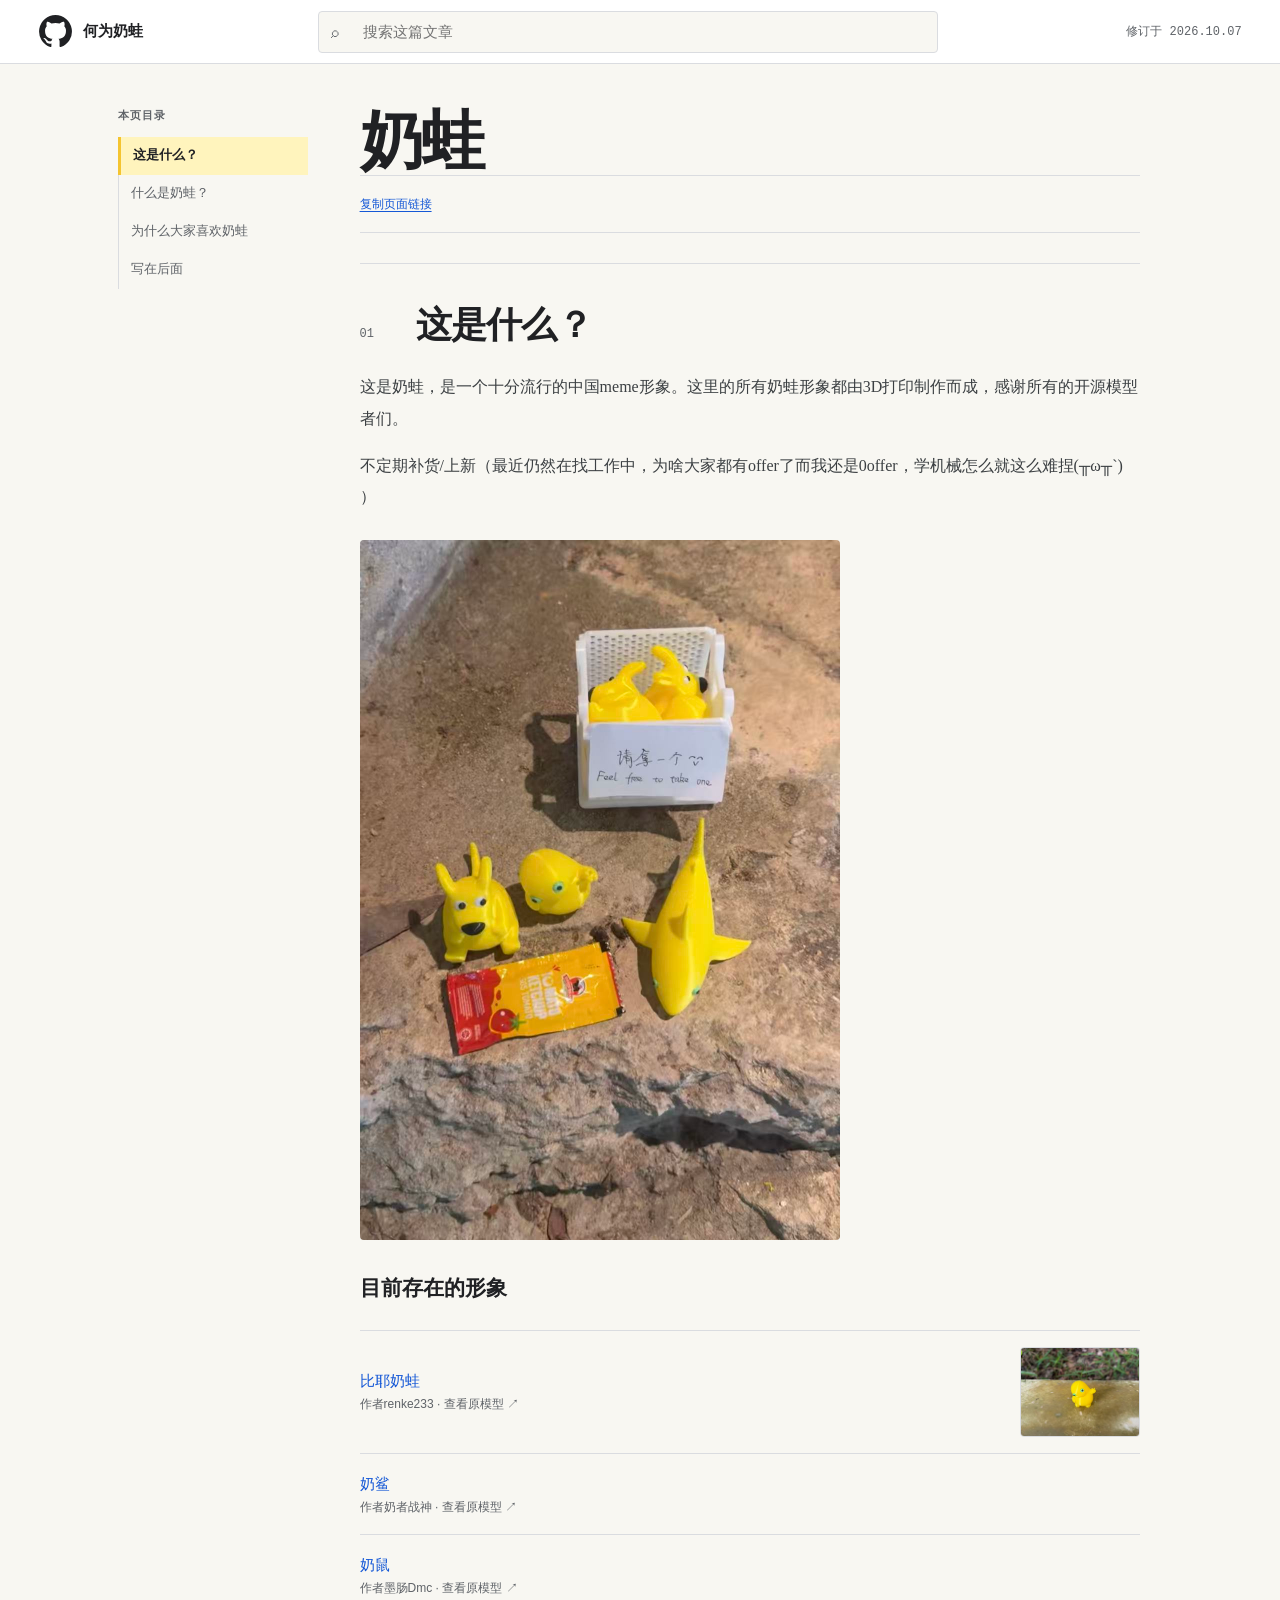
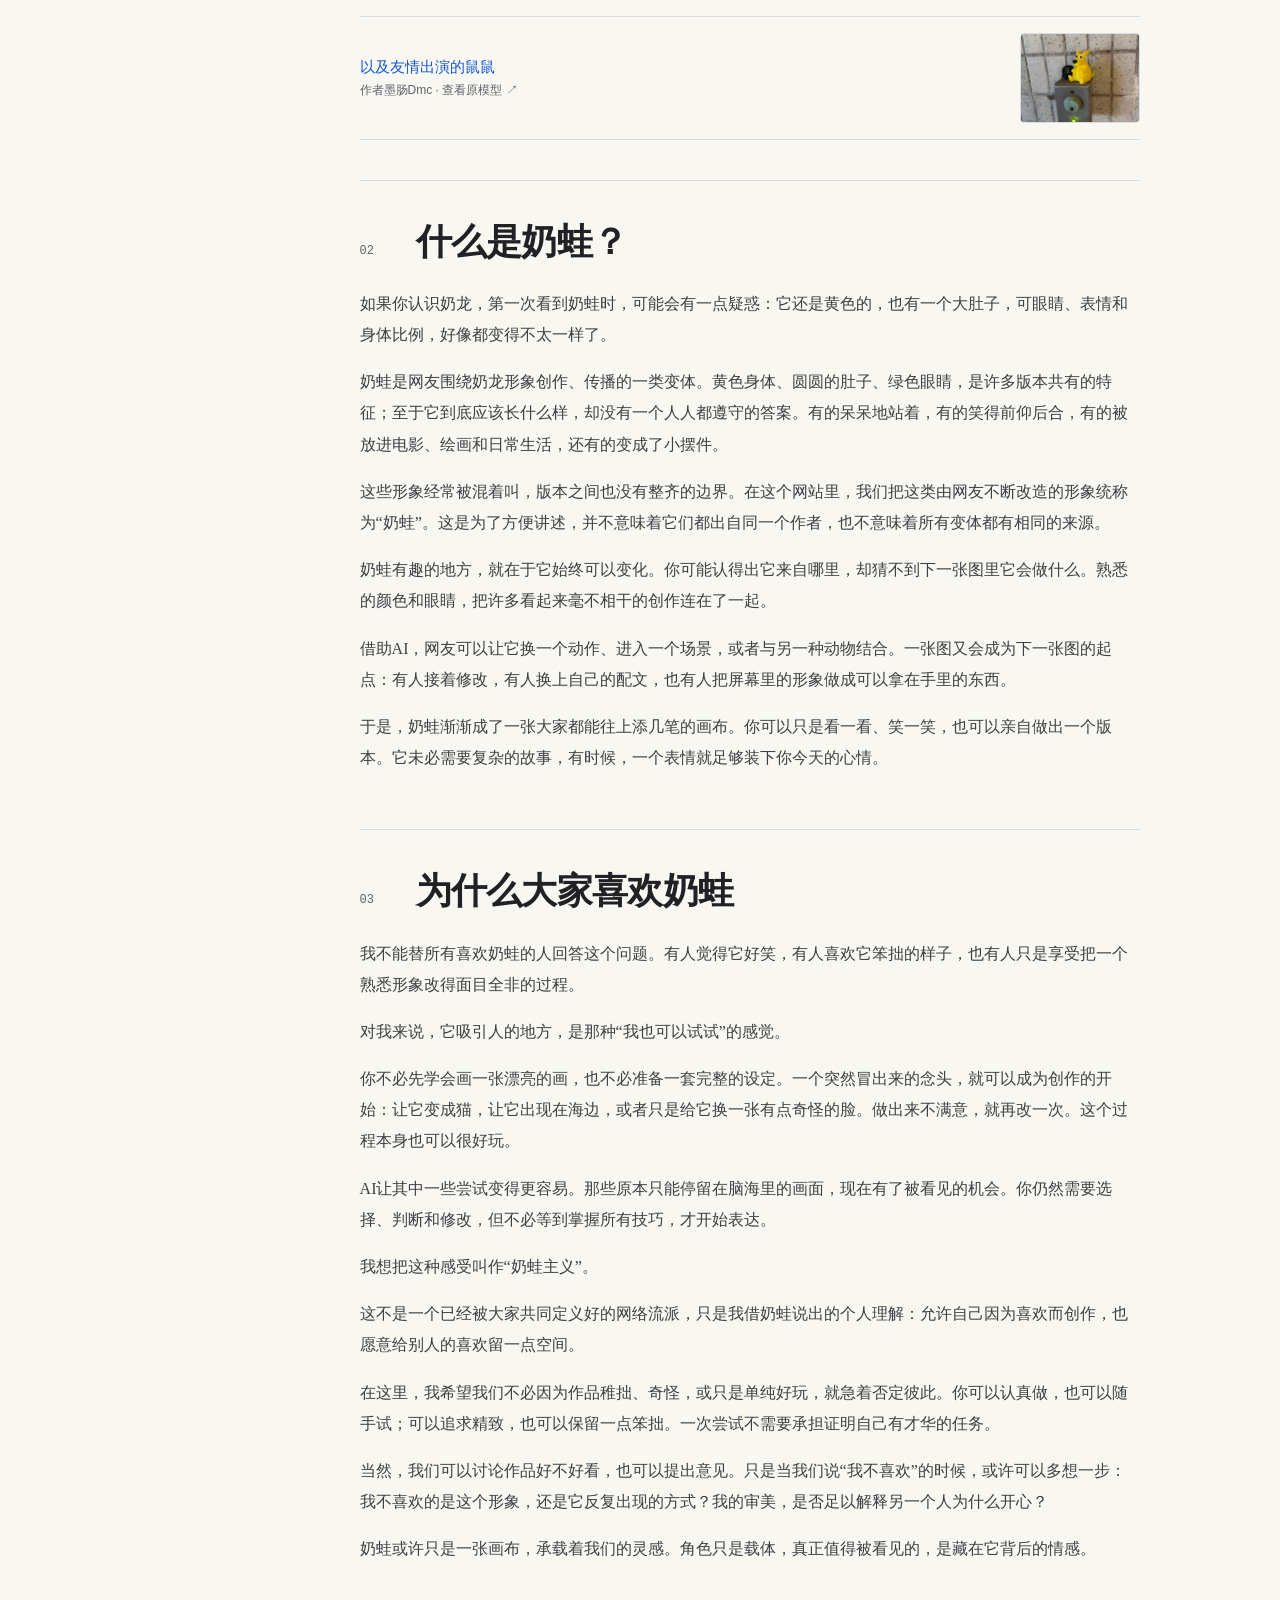
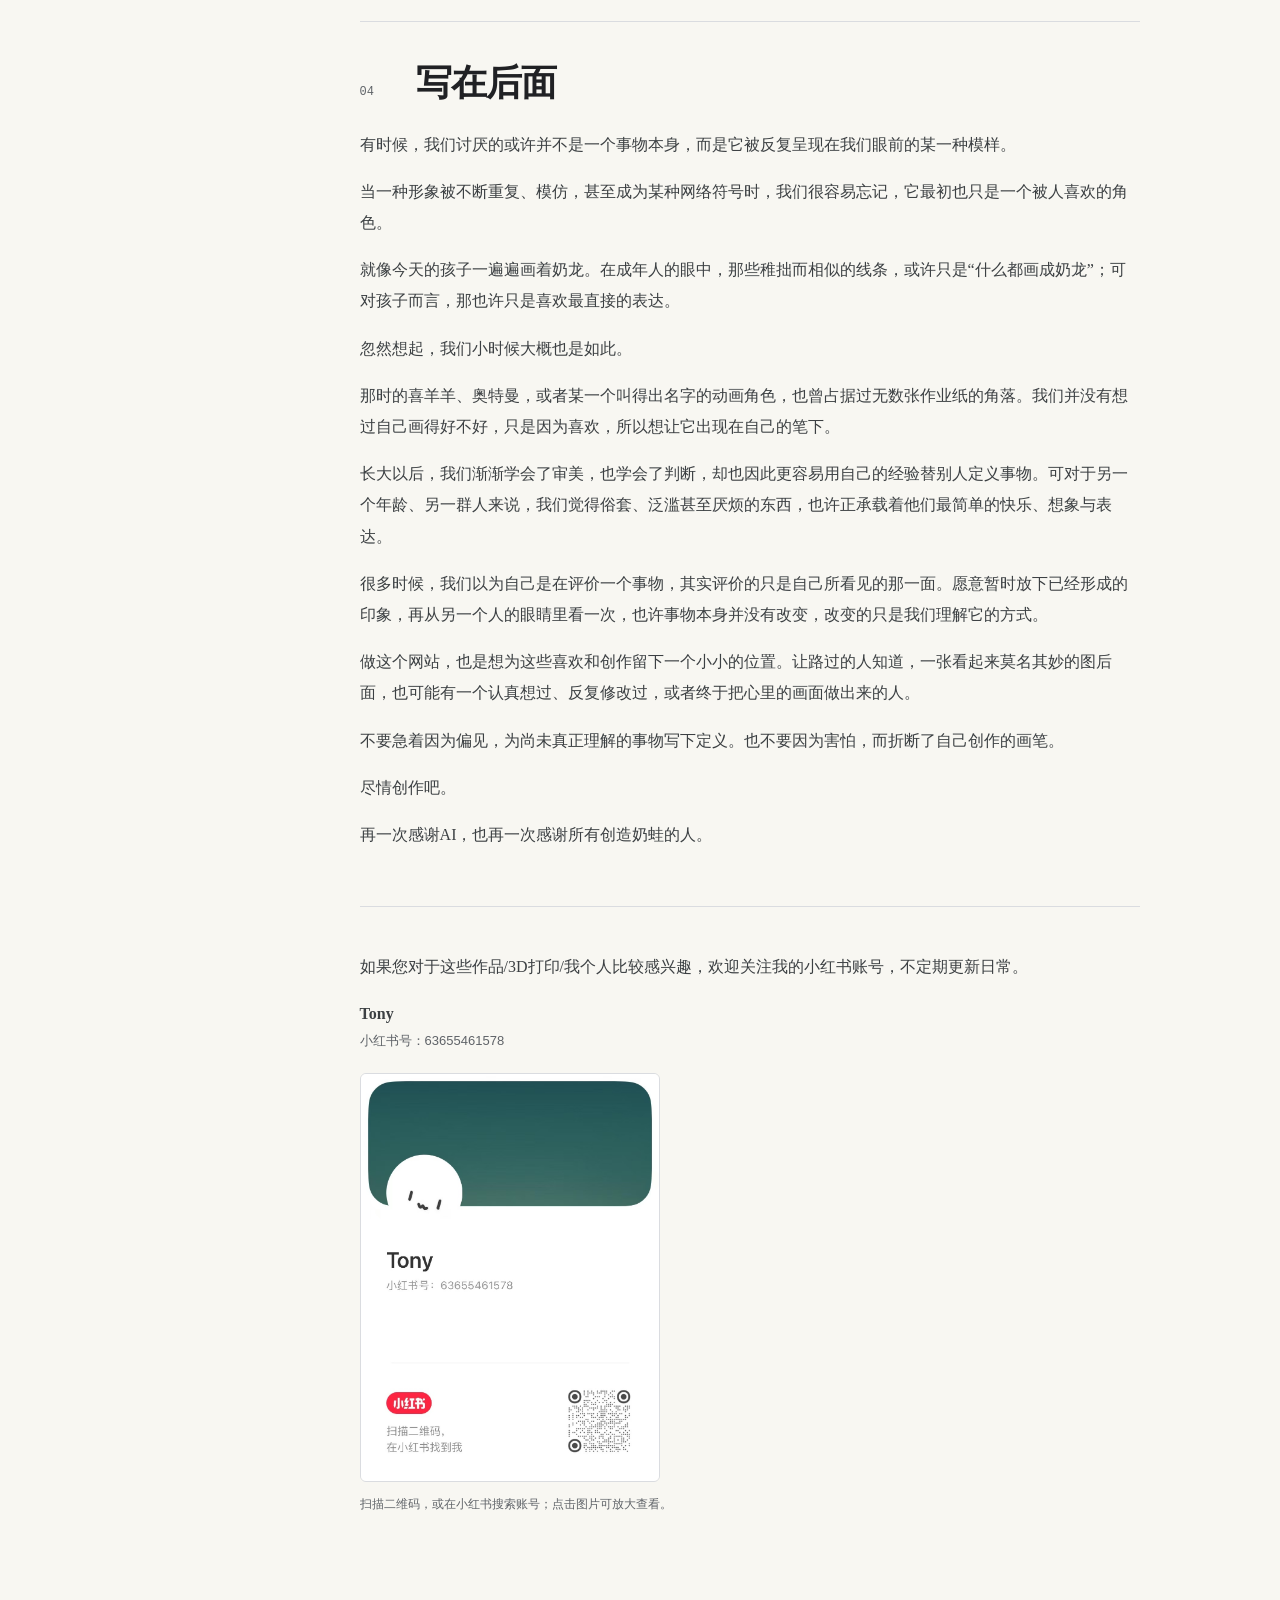
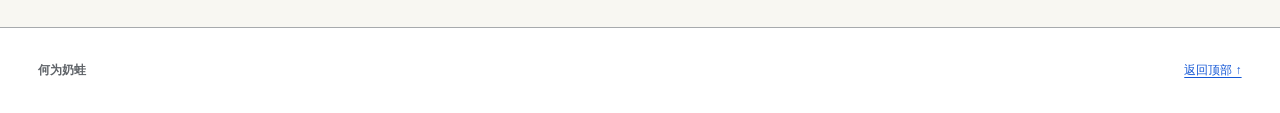
==== commit 89d7e184: "Rename site and add model photos" ====
--- a/encyclopedia.html
+++ b/encyclopedia.html
@@ -1,5 +1,5 @@
-<!doctype html><html lang="zh-CN"><head><meta charset="UTF-8" /><meta name="viewport" content="width=device-width, initial-scale=1" /><meta name="description" content="认识奶蛙、网友创作与奶蛙主义，以及3D打印模型作者。" /><title>奶蛙 · 何为奶龙</title><link rel="icon" href="favicon.svg" /><link rel="stylesheet" href="research.css" /><link rel="stylesheet" href="naiwa.css" /></head><body><a class="skip-link" href="#article">跳到正文</a><header class="topbar">
-    <a class="wordmark" href="https://github.com/littlemana-bot/whynaiwa" target="_blank" rel="noopener noreferrer" aria-label="何为奶龙 · 查看 GitHub 仓库"><svg class="github-icon" viewBox="0 0 24 24" width="35" height="35" fill="currentColor" aria-hidden="true"><path d="M12 .75a11.25 11.25 0 0 0-3.558 21.923c.563.104.768-.244.768-.543 0-.267-.01-.975-.015-1.914-3.13.68-3.79-1.509-3.79-1.509-.512-1.301-1.25-1.648-1.25-1.648-1.023-.7.078-.686.078-.686 1.132.08 1.728 1.162 1.728 1.162 1.006 1.724 2.64 1.226 3.283.938.102-.729.394-1.226.716-1.508-2.499-.284-5.126-1.25-5.126-5.562 0-1.229.44-2.232 1.16-3.018-.116-.284-.503-1.429.11-2.978 0 0 .945-.303 3.094 1.153a10.79 10.79 0 0 1 5.636 0c2.148-1.456 3.091-1.153 3.091-1.153.615 1.549.228 2.694.112 2.978.722.786 1.159 1.789 1.159 3.018 0 4.324-2.631 5.275-5.138 5.554.404.348.765 1.034.765 2.084 0 1.505-.014 2.719-.014 3.088 0 .302.203.653.774.542A11.252 11.252 0 0 0 12 .75Z"/></svg> 何为奶龙</a>
+<!doctype html><html lang="zh-CN"><head><meta charset="UTF-8" /><meta name="viewport" content="width=device-width, initial-scale=1" /><meta name="description" content="认识奶蛙、网友创作与奶蛙主义，以及3D打印模型作者。" /><title>奶蛙 · 何为奶蛙</title><link rel="icon" href="favicon.svg" /><link rel="stylesheet" href="research.css" /><link rel="stylesheet" href="naiwa.css" /></head><body><a class="skip-link" href="#article">跳到正文</a><header class="topbar">
+    <a class="wordmark" href="https://github.com/littlemana-bot/whynaiwa" target="_blank" rel="noopener noreferrer" aria-label="何为奶蛙 · 查看 GitHub 仓库"><svg class="github-icon" viewBox="0 0 24 24" width="35" height="35" fill="currentColor" aria-hidden="true"><path d="M12 .75a11.25 11.25 0 0 0-3.558 21.923c.563.104.768-.244.768-.543 0-.267-.01-.975-.015-1.914-3.13.68-3.79-1.509-3.79-1.509-.512-1.301-1.25-1.648-1.25-1.648-1.023-.7.078-.686.078-.686 1.132.08 1.728 1.162 1.728 1.162 1.006 1.724 2.64 1.226 3.283.938.102-.729.394-1.226.716-1.508-2.499-.284-5.126-1.25-5.126-5.562 0-1.229.44-2.232 1.16-3.018-.116-.284-.503-1.429.11-2.978 0 0 .945-.303 3.094 1.153a10.79 10.79 0 0 1 5.636 0c2.148-1.456 3.091-1.153 3.091-1.153.615 1.549.228 2.694.112 2.978.722.786 1.159 1.789 1.159 3.018 0 4.324-2.631 5.275-5.138 5.554.404.348.765 1.034.765 2.084 0 1.505-.014 2.719-.014 3.088 0 .302.203.653.774.542A11.252 11.252 0 0 0 12 .75Z"/></svg> 何为奶蛙</a>
     <label class="search-box">
       <span aria-hidden="true">⌕</span>
       <span class="sr-only">搜索本页</span>
@@ -10,10 +10,10 @@
 <p>不定期补货/上新（最近仍然在找工作中，为啥大家都有offer了而我还是0offer，学机械怎么就这么难捏(╥ω╥`) ）</p>
 <img class="printed-collection" src="assets/naiwa-printed-collection.jpg" alt="摆放在石台上的黄色奶蛙、奶鲨和袋鼠3D打印摆件，旁边的收纳盒写着请拿一个" width="960" height="1400" />
 <h3>目前存在的形象</h3><div class="model-list">
-<a class="model-link" href="https://makerworld.com.cn/zh/models/2816236-bi-ye-nai-long-nai-wa-yan-bu-yi-chai-jian?from=search#profileId-3284470" target="_blank" rel="noreferrer">比耶奶蛙<span>作者renke233 · 查看原模型 ↗</span></a>
+<a class="model-link has-image" href="https://makerworld.com.cn/zh/models/2816236-bi-ye-nai-long-nai-wa-yan-bu-yi-chai-jian?from=search#profileId-3284470" target="_blank" rel="noreferrer"><span class="model-copy">比耶奶蛙<span class="model-meta">作者renke233 · 查看原模型 ↗</span></span><img class="model-thumb" src="assets/biye-naiwa.jpg" alt="户外石台上的比耶奶蛙3D打印摆件" width="960" height="1280" loading="lazy" /></a>
 <a class="model-link" href="https://makerworld.com.cn/zh/models/2772093-nai-sha-yi-fen-pan-no-ams?from=search#profileId-3224312" target="_blank" rel="noreferrer">奶鲨<span>作者奶者战神 · 查看原模型 ↗</span></a>
 <a class="model-link" href="https://makerworld.com.cn/zh/models/2770153-nai-shu-fen-se-wu-xu-ams?from=search#profileId-3221720" target="_blank" rel="noreferrer">奶鼠<span>作者墨肠Dmc · 查看原模型 ↗</span></a>
-<a class="model-link" href="https://makerworld.com.cn/zh/models/2862143-mei-tuan-lao-shu-dan-zi-fei-du-du-wu-xu-ams#profileId-3346572" target="_blank" rel="noreferrer">以及友情出演的鼠鼠<span>作者墨肠Dmc · 查看原模型 ↗</span></a></div></section>
+<a class="model-link has-image" href="https://makerworld.com.cn/zh/models/2862143-mei-tuan-lao-shu-dan-zi-fei-du-du-wu-xu-ams#profileId-3346572" target="_blank" rel="noreferrer"><span class="model-copy">以及友情出演的鼠鼠<span class="model-meta">作者墨肠Dmc · 查看原模型 ↗</span></span><img class="model-thumb" src="assets/meituan-shushu.jpg" alt="放在墙面开关上的黄色鼠鼠3D打印摆件" width="960" height="1280" loading="lazy" /></a></div></section>
 <section id="about" data-search-section><div class="section-title"><span>02</span><h2>什么是奶蛙？</h2></div><p>如果你认识奶龙，第一次看到奶蛙时，可能会有一点疑惑：它还是黄色的，也有一个大肚子，可眼睛、表情和身体比例，好像都变得不太一样了。</p>
 <p>奶蛙是网友围绕奶龙形象创作、传播的一类变体。黄色身体、圆圆的肚子、绿色眼睛，是许多版本共有的特征；至于它到底应该长什么样，却没有一个人人都遵守的答案。有的呆呆地站着，有的笑得前仰后合，有的被放进电影、绘画和日常生活，还有的变成了小摆件。</p>
 <p>这些形象经常被混着叫，版本之间也没有整齐的边界。在这个网站里，我们把这类由网友不断改造的形象统称为“奶蛙”。这是为了方便讲述，并不意味着它们都出自同一个作者，也不意味着所有变体都有相同的来源。</p>
@@ -46,4 +46,4 @@
   <a class="account-image" href="assets/xiaohongshu-tony.jpg" target="_blank" rel="noreferrer" aria-label="放大小红书账号二维码图片"><img src="assets/xiaohongshu-tony.jpg" alt="Tony的小红书账号名片，小红书号63655461578，含关注二维码" width="987" height="1347" loading="lazy" /></a>
   <p class="account-hint">扫描二维码，或在小红书搜索账号；点击图片可放大查看。</p>
 </div>
-<p class="no-results" id="noResults" hidden>没有匹配内容，换一个关键词试试。</p></article></main><footer><div><b>何为奶龙</b></div><a href="#top">返回顶部 ↑</a></footer><div class="copy-toast" id="copyToast" role="status" aria-live="polite">链接已复制</div><script src="research.js"></script></body></html>
+<p class="no-results" id="noResults" hidden>没有匹配内容，换一个关键词试试。</p></article></main><footer><div><b>何为奶蛙</b></div><a href="#top">返回顶部 ↑</a></footer><div class="copy-toast" id="copyToast" role="status" aria-live="polite">链接已复制</div><script src="research.js"></script></body></html>
--- a/naiwa.css
+++ b/naiwa.css
@@ -9,7 +9,10 @@
 .model-list { margin-top: 26px; border-top: 1px solid var(--color-rule); }
 .printed-collection { display:block; width:min(480px,100%); height:auto; margin:28px 0 0; border-radius:4px; }
 .model-link { display: block; padding: 16px 0; border-bottom: 1px solid var(--color-rule); line-height: 1.8; text-decoration: none; }
-.model-link span { display: block; color: var(--color-muted); font-size: 12px; }
+.model-link.has-image { display:grid; grid-template-columns:minmax(0,1fr) 120px; gap:20px; align-items:center; }
+.model-link .model-copy { display:block; color:var(--color-link); font-size:15px; }
+.model-link .model-meta, .model-link > span:not(.model-copy) { display:block; color:var(--color-muted); font-size:12px; }
+.model-thumb { display:block; width:120px; height:90px; object-fit:cover; border:1px solid var(--color-rule); border-radius:4px; }
 footer { grid-template-columns: 1fr auto; }
 .follow-account { padding-top: 28px; }
 .account-details strong, .account-details span { display:block; }
@@ -17,4 +20,4 @@
 .account-image { display:block; width:min(300px,100%); margin-top:20px; }
 .account-image img { display:block; width:100%; height:auto; border:1px solid var(--color-rule); border-radius:6px; }
 .article .account-hint { color:var(--color-muted); font:12px/1.8 var(--font-ui); }
-@media (max-width:760px) { .topbar { grid-template-columns:1fr auto; } .page { display:block; } .toc { margin-bottom:24px; } section { scroll-margin-top:130px; } }
+@media (max-width:760px) { .topbar { grid-template-columns:1fr auto; } .page { display:block; } .toc { margin-bottom:24px; } section { scroll-margin-top:130px; } .model-link.has-image { grid-template-columns:minmax(0,1fr) 96px; gap:12px; } .model-thumb { width:96px; height:76px; } }
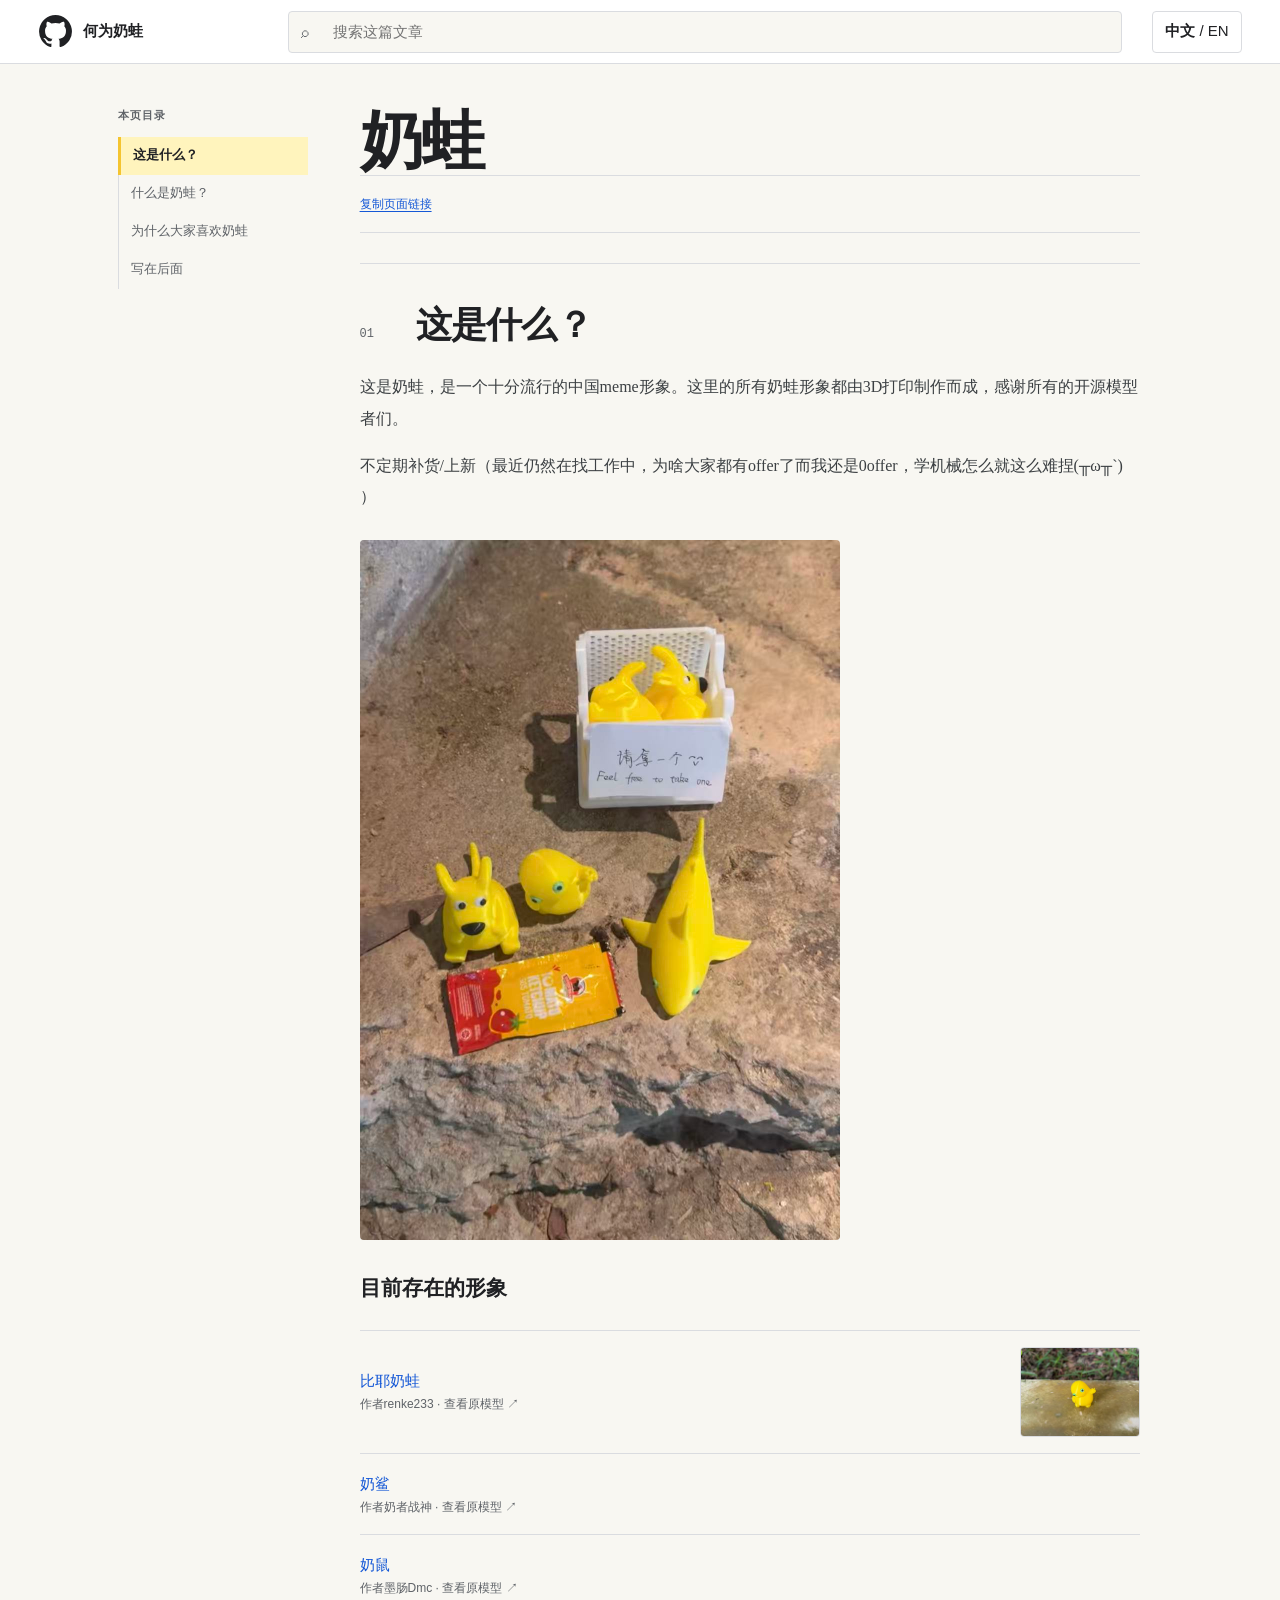
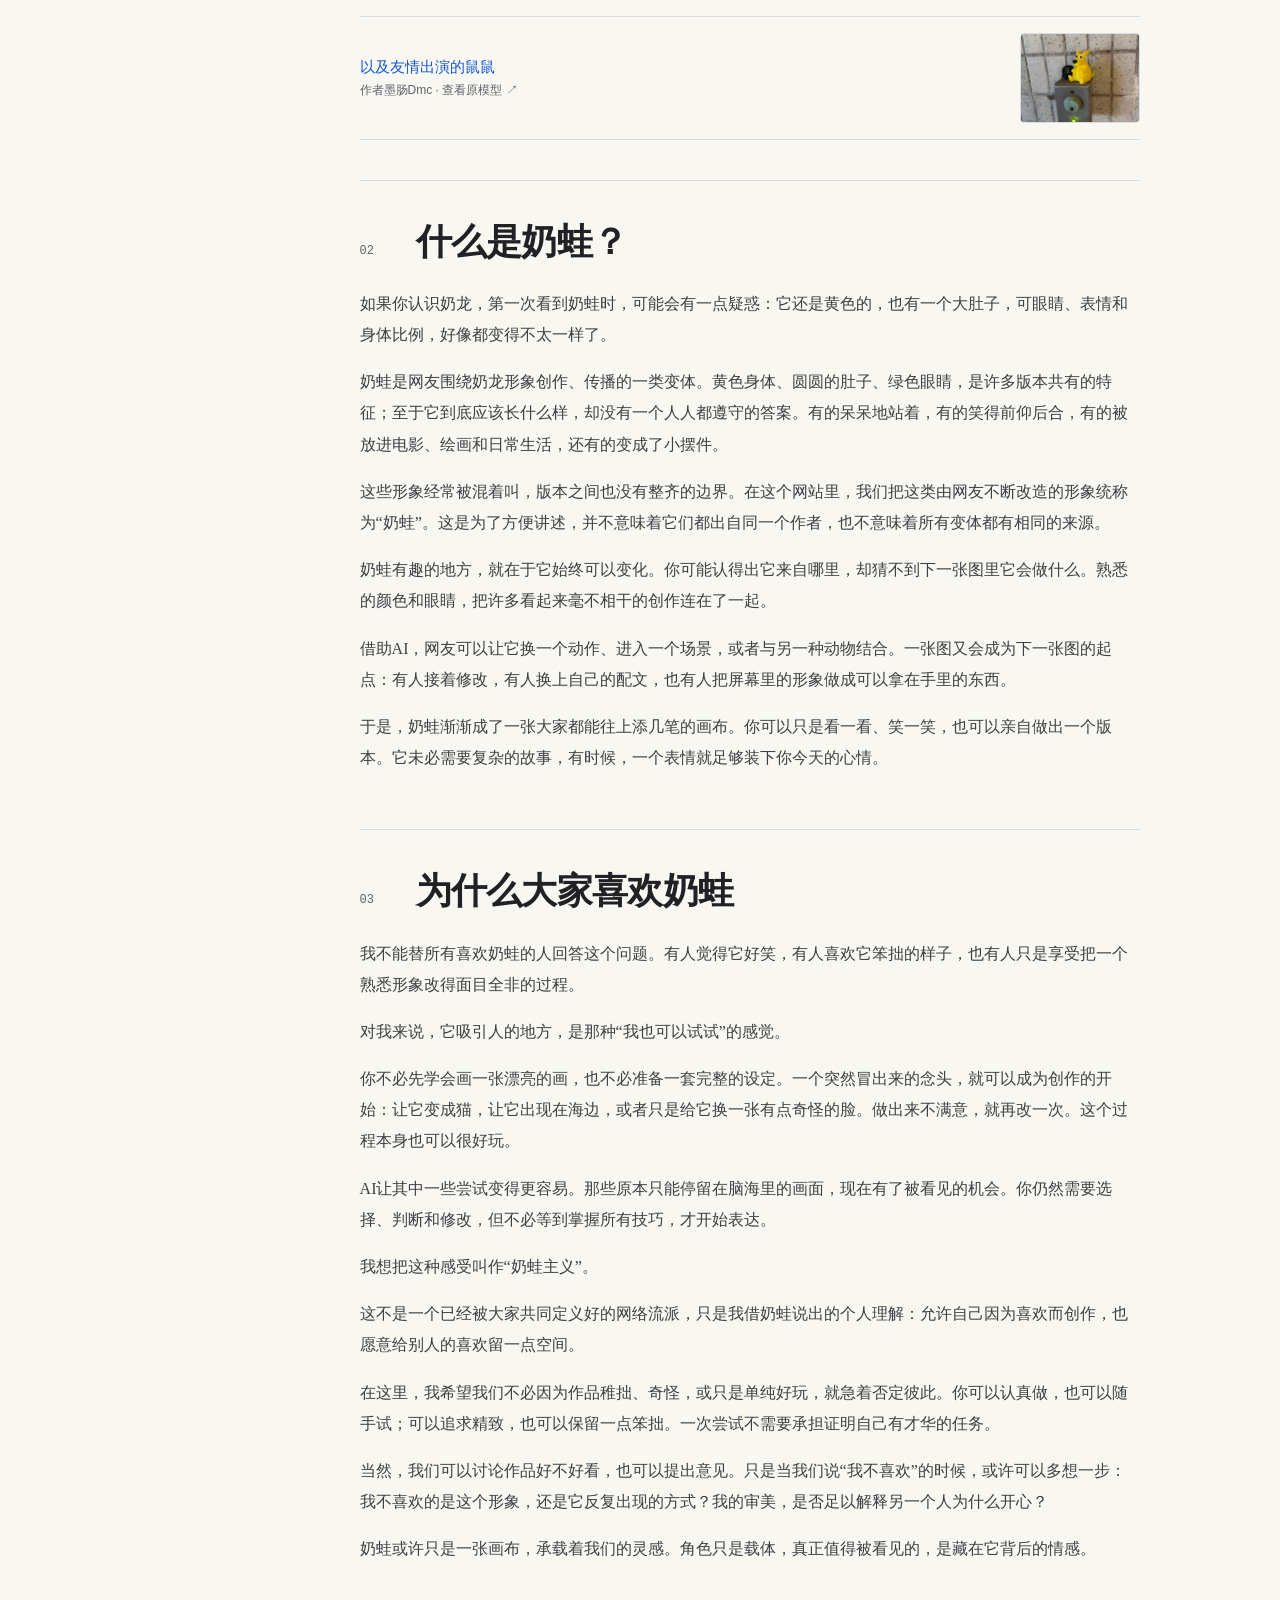
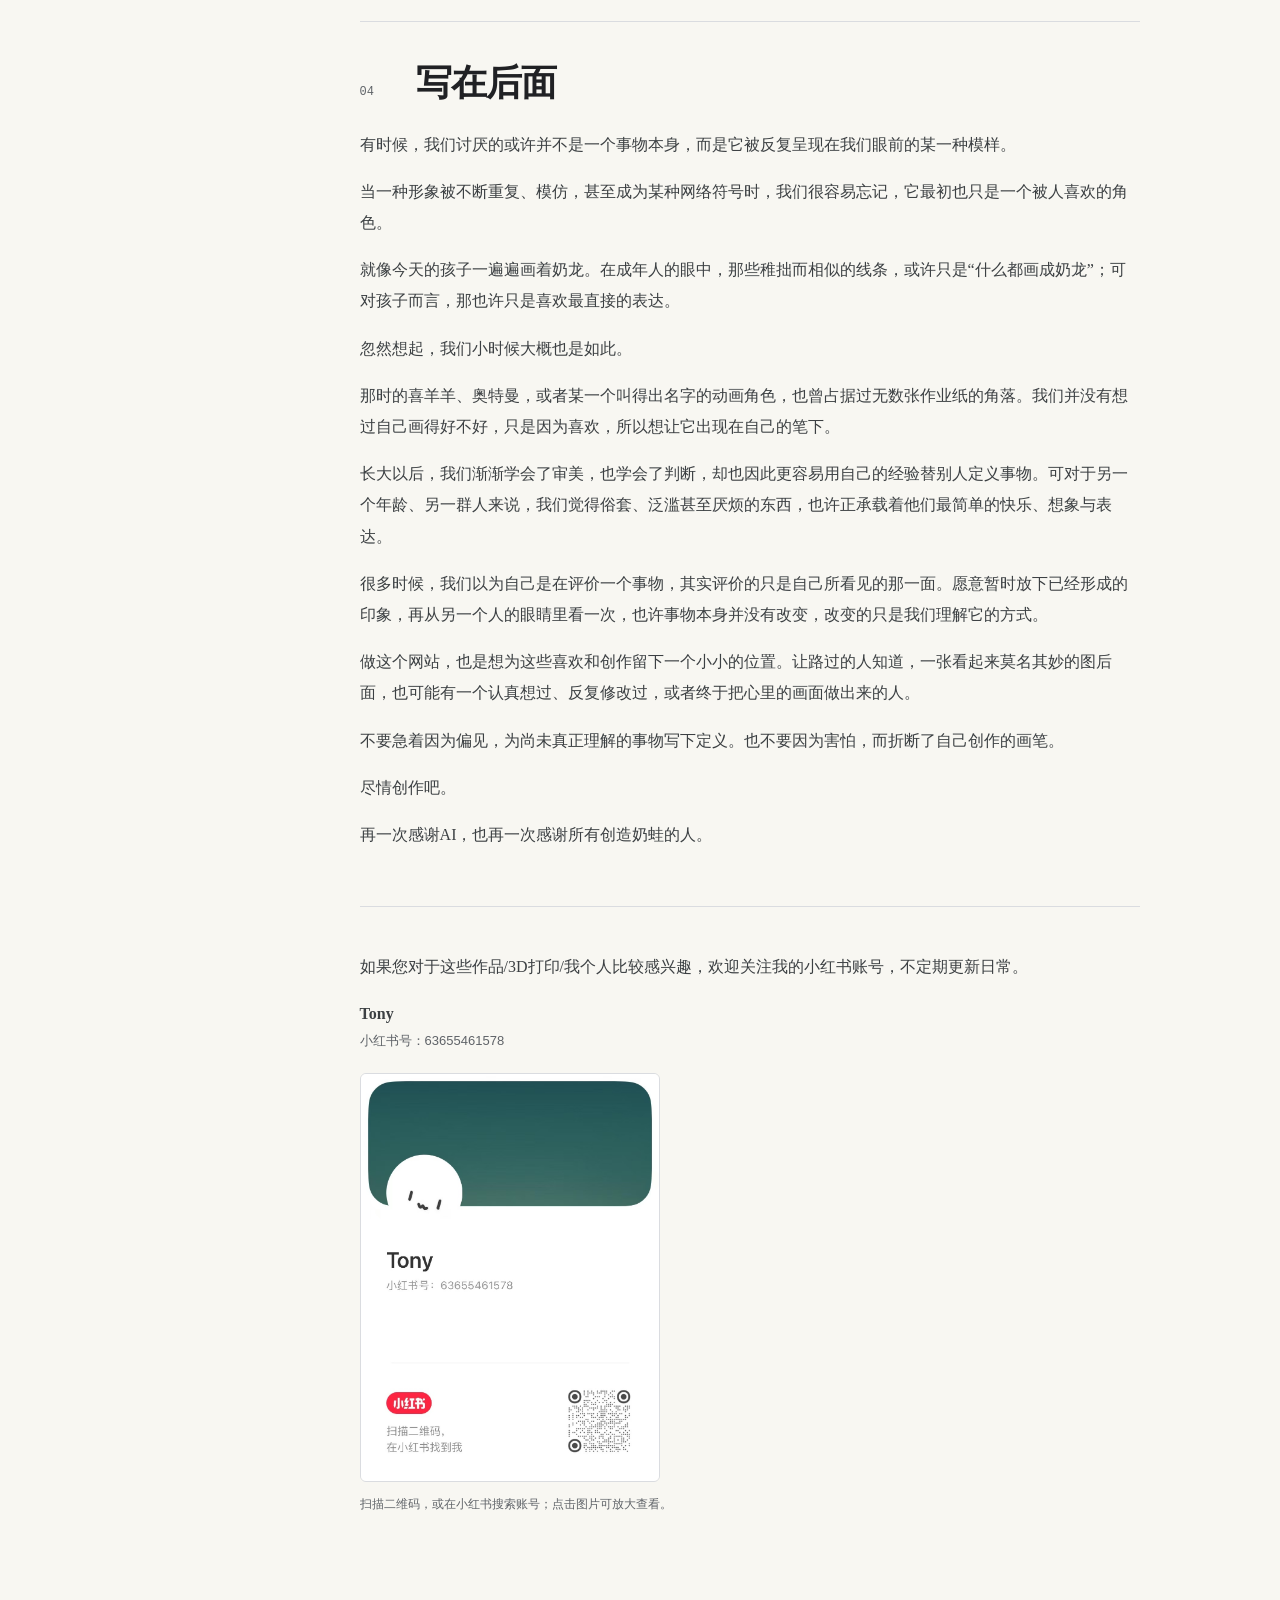
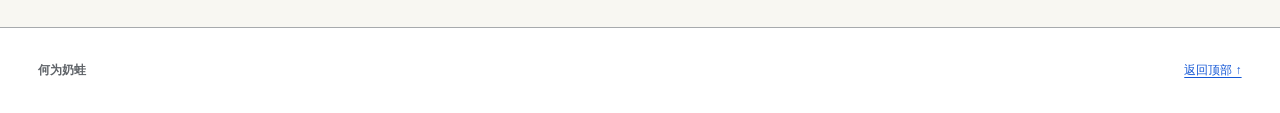
==== commit 5e644000: "Add localized Chinese and English language switching" ====
--- a/encyclopedia.html
+++ b/encyclopedia.html
@@ -5,7 +5,7 @@
       <span class="sr-only">搜索本页</span>
       <input id="pageSearch" type="search" placeholder="搜索这篇文章" autocomplete="off" />
     </label>
-    <div class="top-meta">修订于 2026.10.07</div>
+    <button class="language-toggle" id="languageToggle" type="button" aria-label="Switch to English"><span lang="zh-CN">中文</span><span aria-hidden="true"> / </span><span lang="en">EN</span></button>
   </header><main class="page" id="top"><aside class="toc" aria-label="本页目录"><p class="rail-label">本页目录</p><nav><a href="#intro" class="is-current">这是什么？</a><a href="#about">什么是奶蛙？</a><a href="#love">为什么大家喜欢奶蛙</a><a href="#afterword">写在后面</a></nav></aside><article class="article" id="article"><header class="article-header"><h1>奶蛙</h1><div class="status-row"><button class="plain-button" id="copyLink" type="button">复制页面链接</button></div></header><section id="intro" data-search-section><div class="section-title"><span>01</span><h2>这是什么？</h2></div><p>这是奶蛙，是一个十分流行的中国meme形象。这里的所有奶蛙形象都由3D打印制作而成，感谢所有的开源模型者们。</p>
 <p>不定期补货/上新（最近仍然在找工作中，为啥大家都有offer了而我还是0offer，学机械怎么就这么难捏(╥ω╥`) ）</p>
 <img class="printed-collection" src="assets/naiwa-printed-collection.jpg" alt="摆放在石台上的黄色奶蛙、奶鲨和袋鼠3D打印摆件，旁边的收纳盒写着请拿一个" width="960" height="1400" />
@@ -46,4 +46,4 @@
   <a class="account-image" href="assets/xiaohongshu-tony.jpg" target="_blank" rel="noreferrer" aria-label="放大小红书账号二维码图片"><img src="assets/xiaohongshu-tony.jpg" alt="Tony的小红书账号名片，小红书号63655461578，含关注二维码" width="987" height="1347" loading="lazy" /></a>
   <p class="account-hint">扫描二维码，或在小红书搜索账号；点击图片可放大查看。</p>
 </div>
-<p class="no-results" id="noResults" hidden>没有匹配内容，换一个关键词试试。</p></article></main><footer><div><b>何为奶蛙</b></div><a href="#top">返回顶部 ↑</a></footer><div class="copy-toast" id="copyToast" role="status" aria-live="polite">链接已复制</div><script src="research.js"></script></body></html>
+<p class="no-results" id="noResults" hidden>没有匹配内容，换一个关键词试试。</p></article></main><footer><div><b>何为奶蛙</b></div><a href="#top">返回顶部 ↑</a></footer><div class="copy-toast" id="copyToast" role="status" aria-live="polite">链接已复制</div><script src="language.js"></script><script src="research.js"></script></body></html>
--- a/naiwa.css
+++ b/naiwa.css
@@ -1,6 +1,12 @@
 /* Four-section reading preview, using the existing site's visual tokens. */
 .page { grid-template-columns: 190px minmax(0, 780px); max-width: 1120px; }
-.topbar { grid-template-columns: 250px minmax(220px, 620px) 1fr; }
+.topbar { grid-template-columns: 220px minmax(160px, 1fr) auto; }
+.language-toggle { justify-self:end; min-height:42px; padding:8px 12px; border:1px solid var(--color-rule); border-radius:4px; background:var(--color-surface); color:var(--color-ink); cursor:pointer; white-space:nowrap; }
+.language-toggle [lang="zh-CN"] { font-weight:700; }
+html[lang="en"] .language-toggle [lang="zh-CN"] { font-weight:400; }
+html[lang="en"] .language-toggle [lang="en"] { font-weight:700; }
+html[lang="en"] .toc nav a { white-space:normal; }
+html[lang="en"] .article p { line-height:1.8; }
 .article-header { padding-bottom: 30px; }
 h1 { font-size: clamp(40px, 6vw, 64px); }
 .article p { line-height: 1.95; }
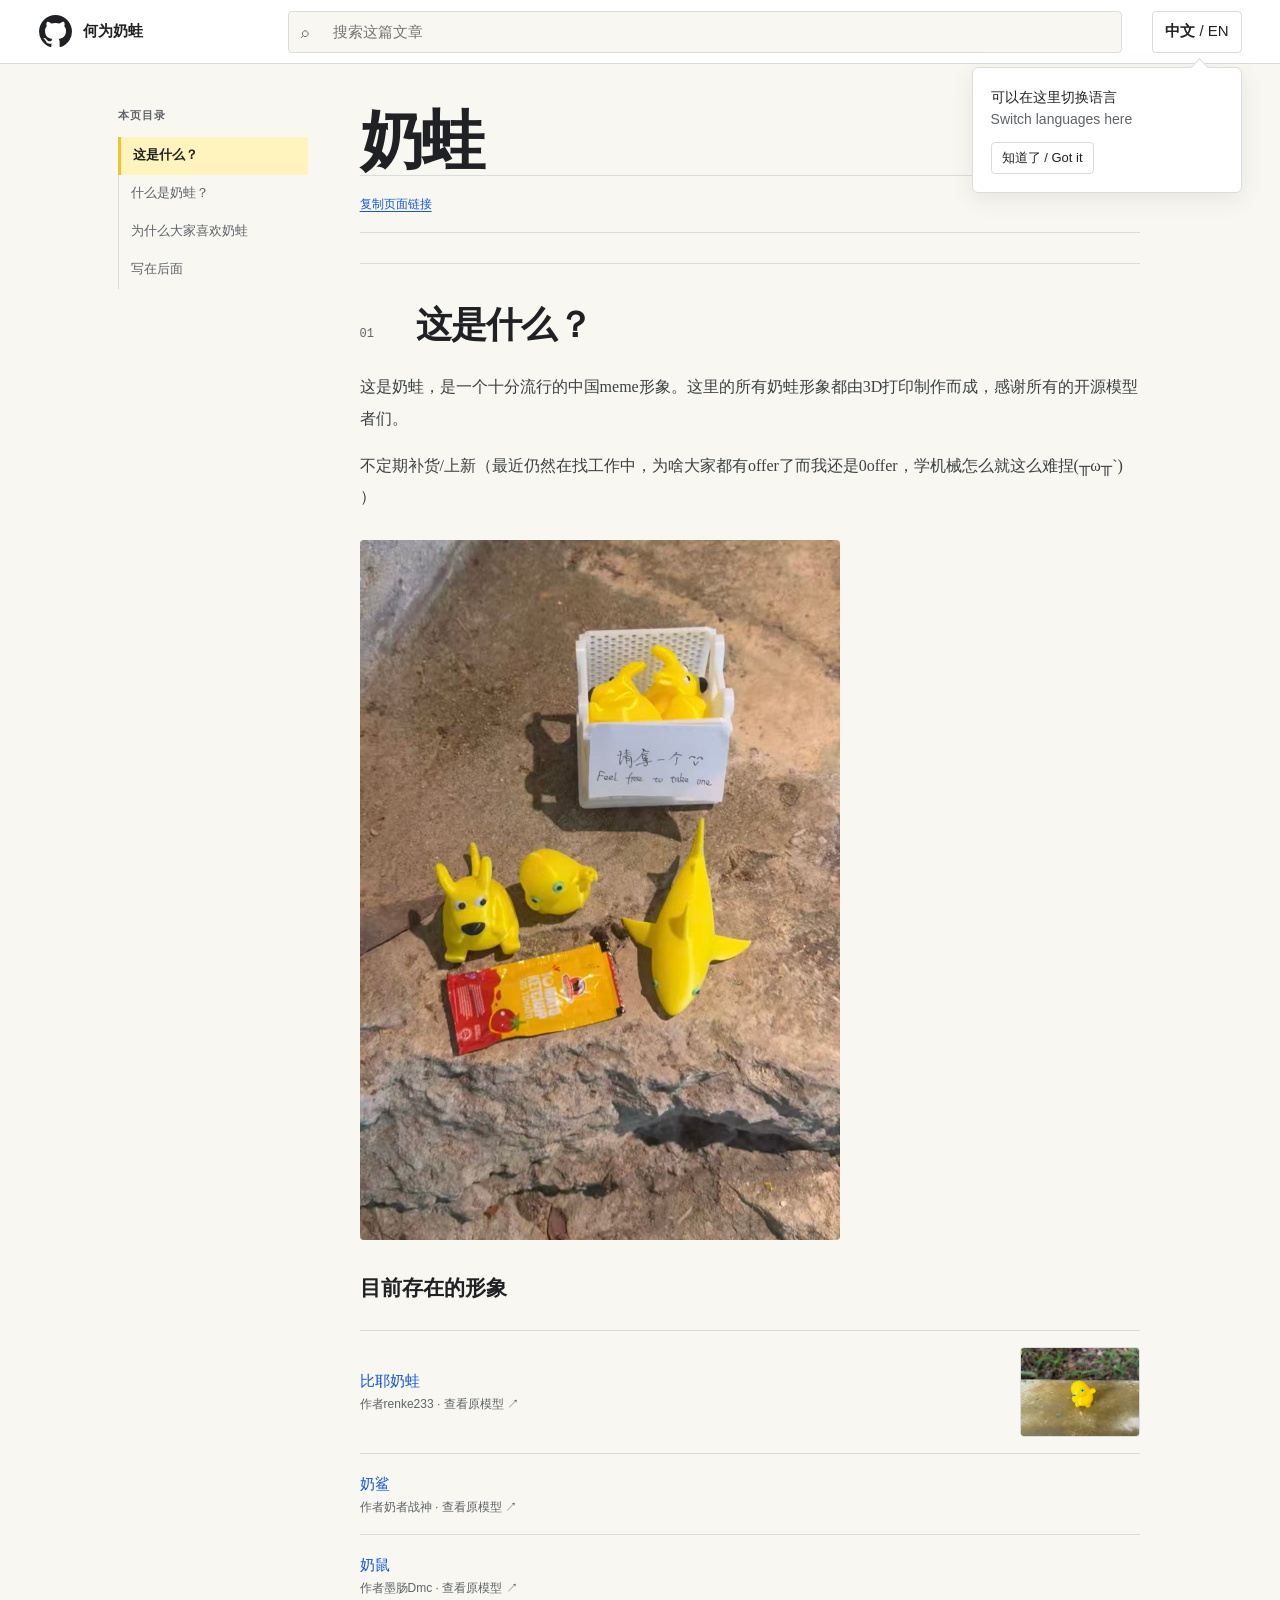
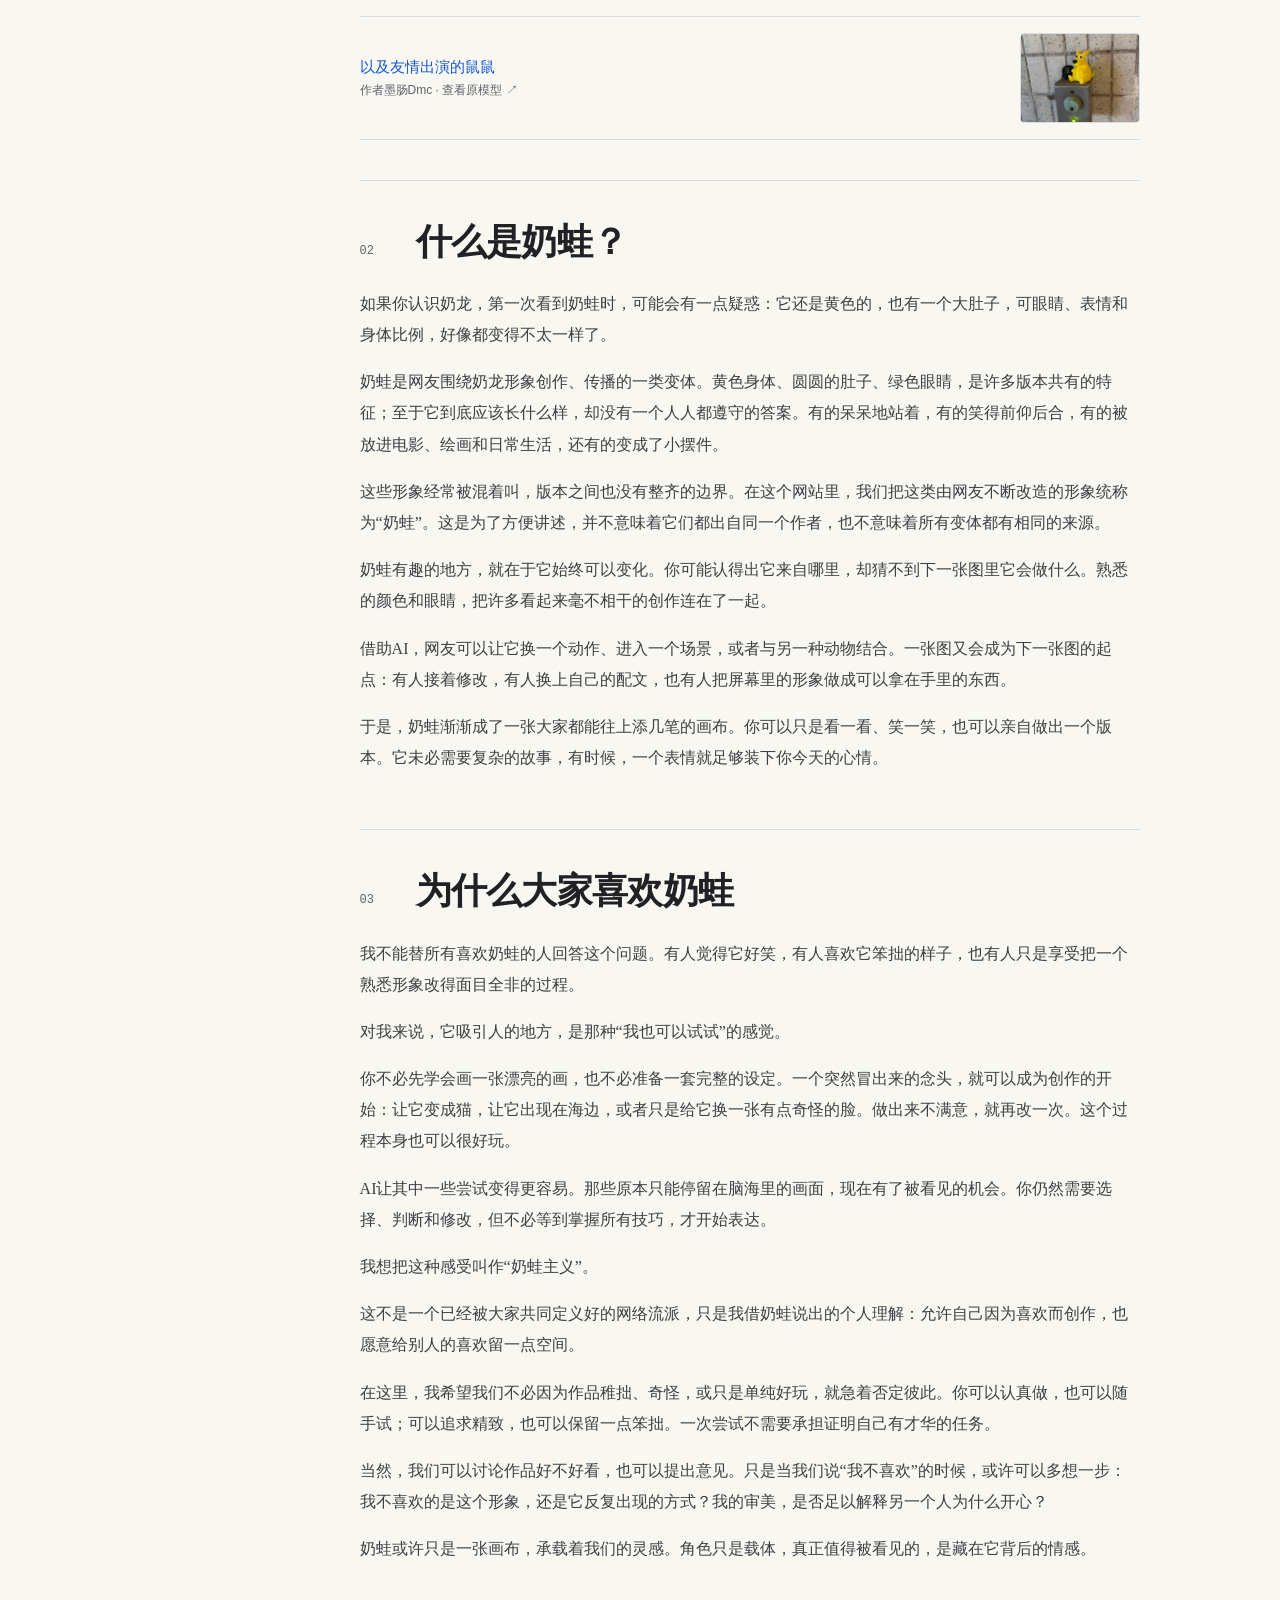
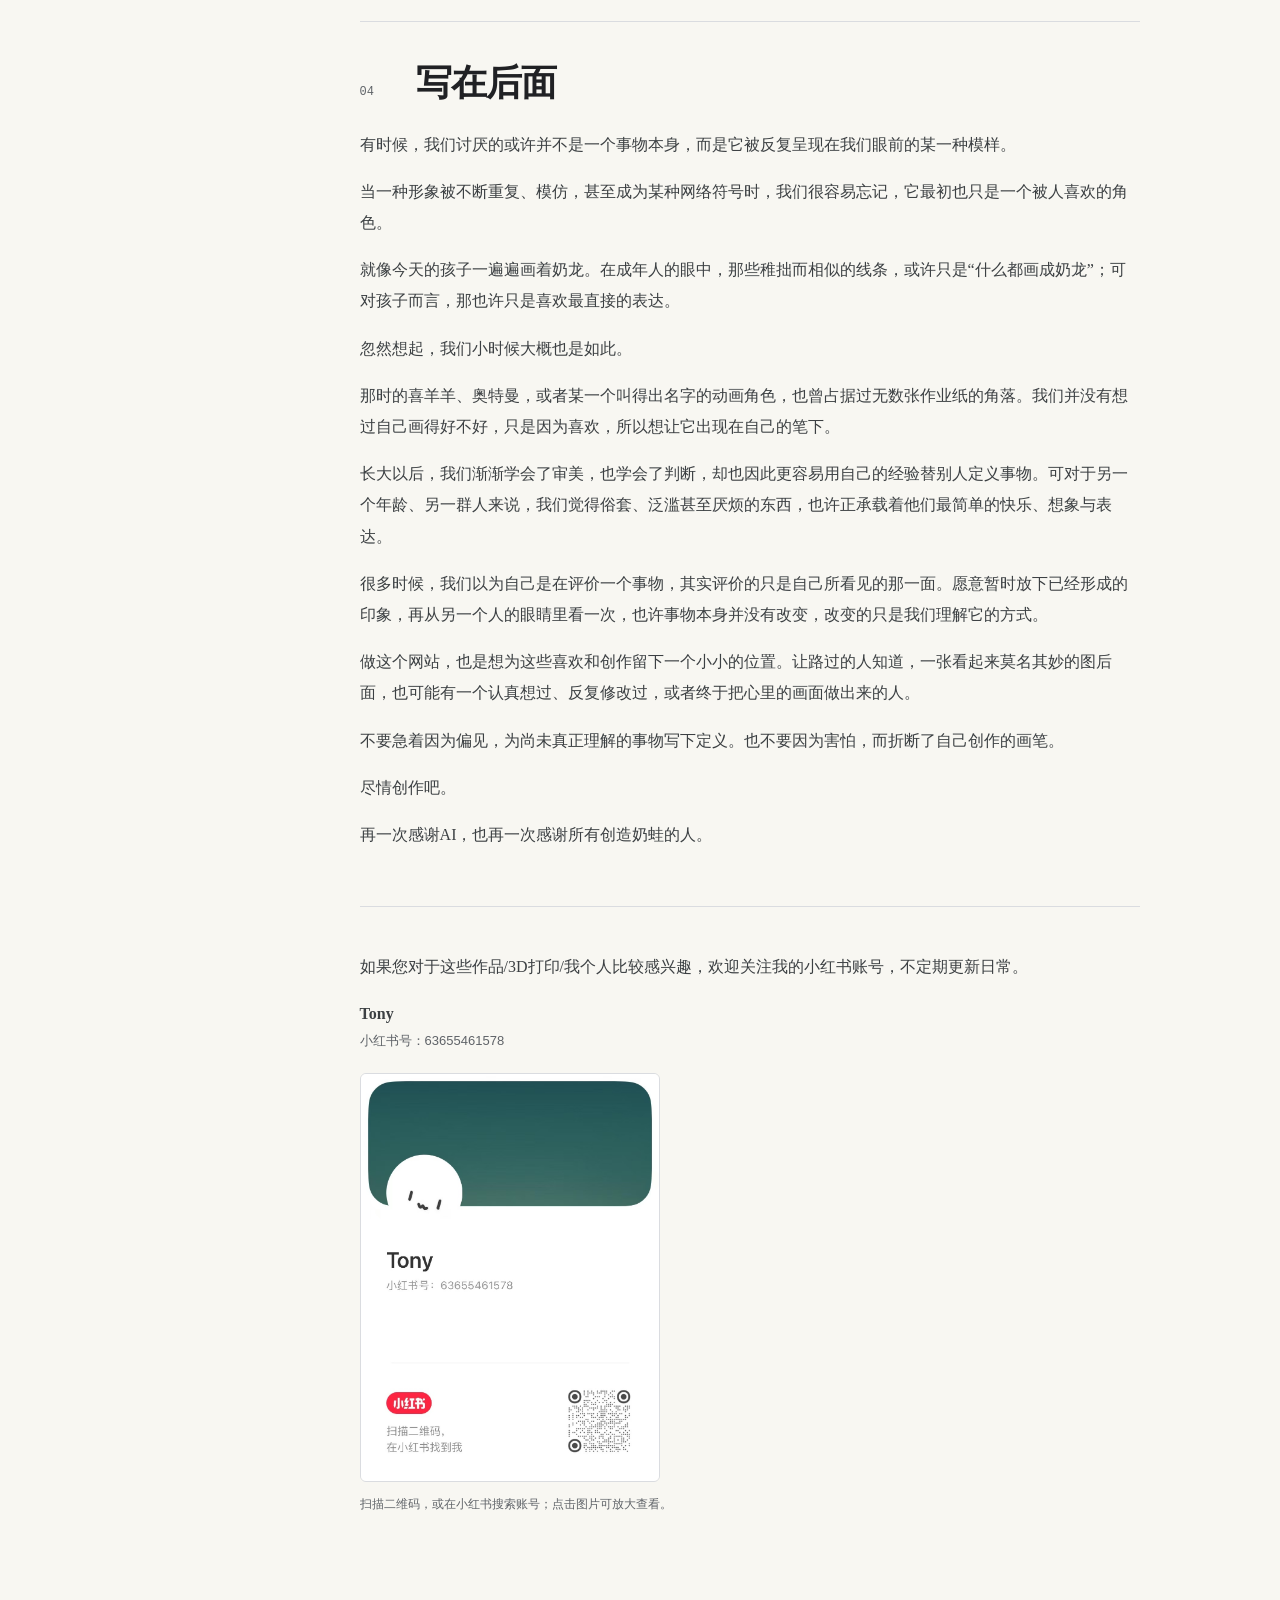
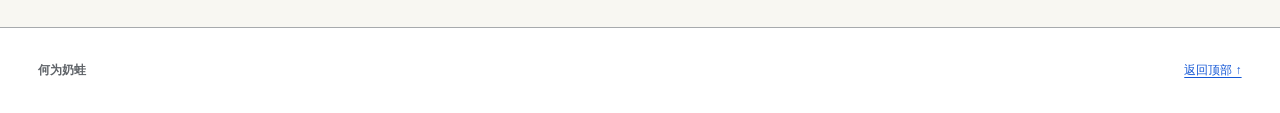
==== commit 141fa909: "Add first-visit bilingual language hint" ====
--- a/encyclopedia.html
+++ b/encyclopedia.html
@@ -5,7 +5,13 @@
       <span class="sr-only">搜索本页</span>
       <input id="pageSearch" type="search" placeholder="搜索这篇文章" autocomplete="off" />
     </label>
-    <button class="language-toggle" id="languageToggle" type="button" aria-label="Switch to English"><span lang="zh-CN">中文</span><span aria-hidden="true"> / </span><span lang="en">EN</span></button>
+    <div class="language-control">
+      <button class="language-toggle" id="languageToggle" type="button" aria-label="Switch to English"><span lang="zh-CN">中文</span><span aria-hidden="true"> / </span><span lang="en">EN</span></button>
+      <div class="language-hint" id="languageHint" role="note" hidden>
+        <p><span lang="zh-CN">可以在这里切换语言</span><span lang="en">Switch languages here</span></p>
+        <button id="dismissLanguageHint" type="button"><span lang="zh-CN">知道了</span> / <span lang="en">Got it</span></button>
+      </div>
+    </div>
   </header><main class="page" id="top"><aside class="toc" aria-label="本页目录"><p class="rail-label">本页目录</p><nav><a href="#intro" class="is-current">这是什么？</a><a href="#about">什么是奶蛙？</a><a href="#love">为什么大家喜欢奶蛙</a><a href="#afterword">写在后面</a></nav></aside><article class="article" id="article"><header class="article-header"><h1>奶蛙</h1><div class="status-row"><button class="plain-button" id="copyLink" type="button">复制页面链接</button></div></header><section id="intro" data-search-section><div class="section-title"><span>01</span><h2>这是什么？</h2></div><p>这是奶蛙，是一个十分流行的中国meme形象。这里的所有奶蛙形象都由3D打印制作而成，感谢所有的开源模型者们。</p>
 <p>不定期补货/上新（最近仍然在找工作中，为啥大家都有offer了而我还是0offer，学机械怎么就这么难捏(╥ω╥`) ）</p>
 <img class="printed-collection" src="assets/naiwa-printed-collection.jpg" alt="摆放在石台上的黄色奶蛙、奶鲨和袋鼠3D打印摆件，旁边的收纳盒写着请拿一个" width="960" height="1400" />
--- a/naiwa.css
+++ b/naiwa.css
@@ -1,6 +1,14 @@
 /* Four-section reading preview, using the existing site's visual tokens. */
 .page { grid-template-columns: 190px minmax(0, 780px); max-width: 1120px; }
 .topbar { grid-template-columns: 220px minmax(160px, 1fr) auto; }
+.language-control { position:relative; justify-self:end; }
+.language-hint { position:absolute; top:calc(100% + 14px); right:0; width:min(270px, calc(100vw - 40px)); padding:18px; border:1px solid var(--color-rule); border-radius:6px; background:var(--color-surface); box-shadow:0 6px 24px #00000014; }
+.language-hint[hidden] { display:none; }
+.language-hint::before { content:""; position:absolute; top:-7px; right:35px; width:12px; height:12px; transform:rotate(45deg); background:var(--color-surface); border-top:1px solid var(--color-rule); border-left:1px solid var(--color-rule); }
+.language-hint p { margin:0 0 12px; font-size:14px; line-height:1.6; }
+.language-hint p span { display:block; }
+.language-hint p [lang="en"] { color:var(--color-muted); }
+.language-hint button { padding:6px 10px; border:1px solid var(--color-rule); border-radius:4px; background:var(--color-surface); color:var(--color-ink); cursor:pointer; font:inherit; font-size:13px; }
 .language-toggle { justify-self:end; min-height:42px; padding:8px 12px; border:1px solid var(--color-rule); border-radius:4px; background:var(--color-surface); color:var(--color-ink); cursor:pointer; white-space:nowrap; }
 .language-toggle [lang="zh-CN"] { font-weight:700; }
 html[lang="en"] .language-toggle [lang="zh-CN"] { font-weight:400; }
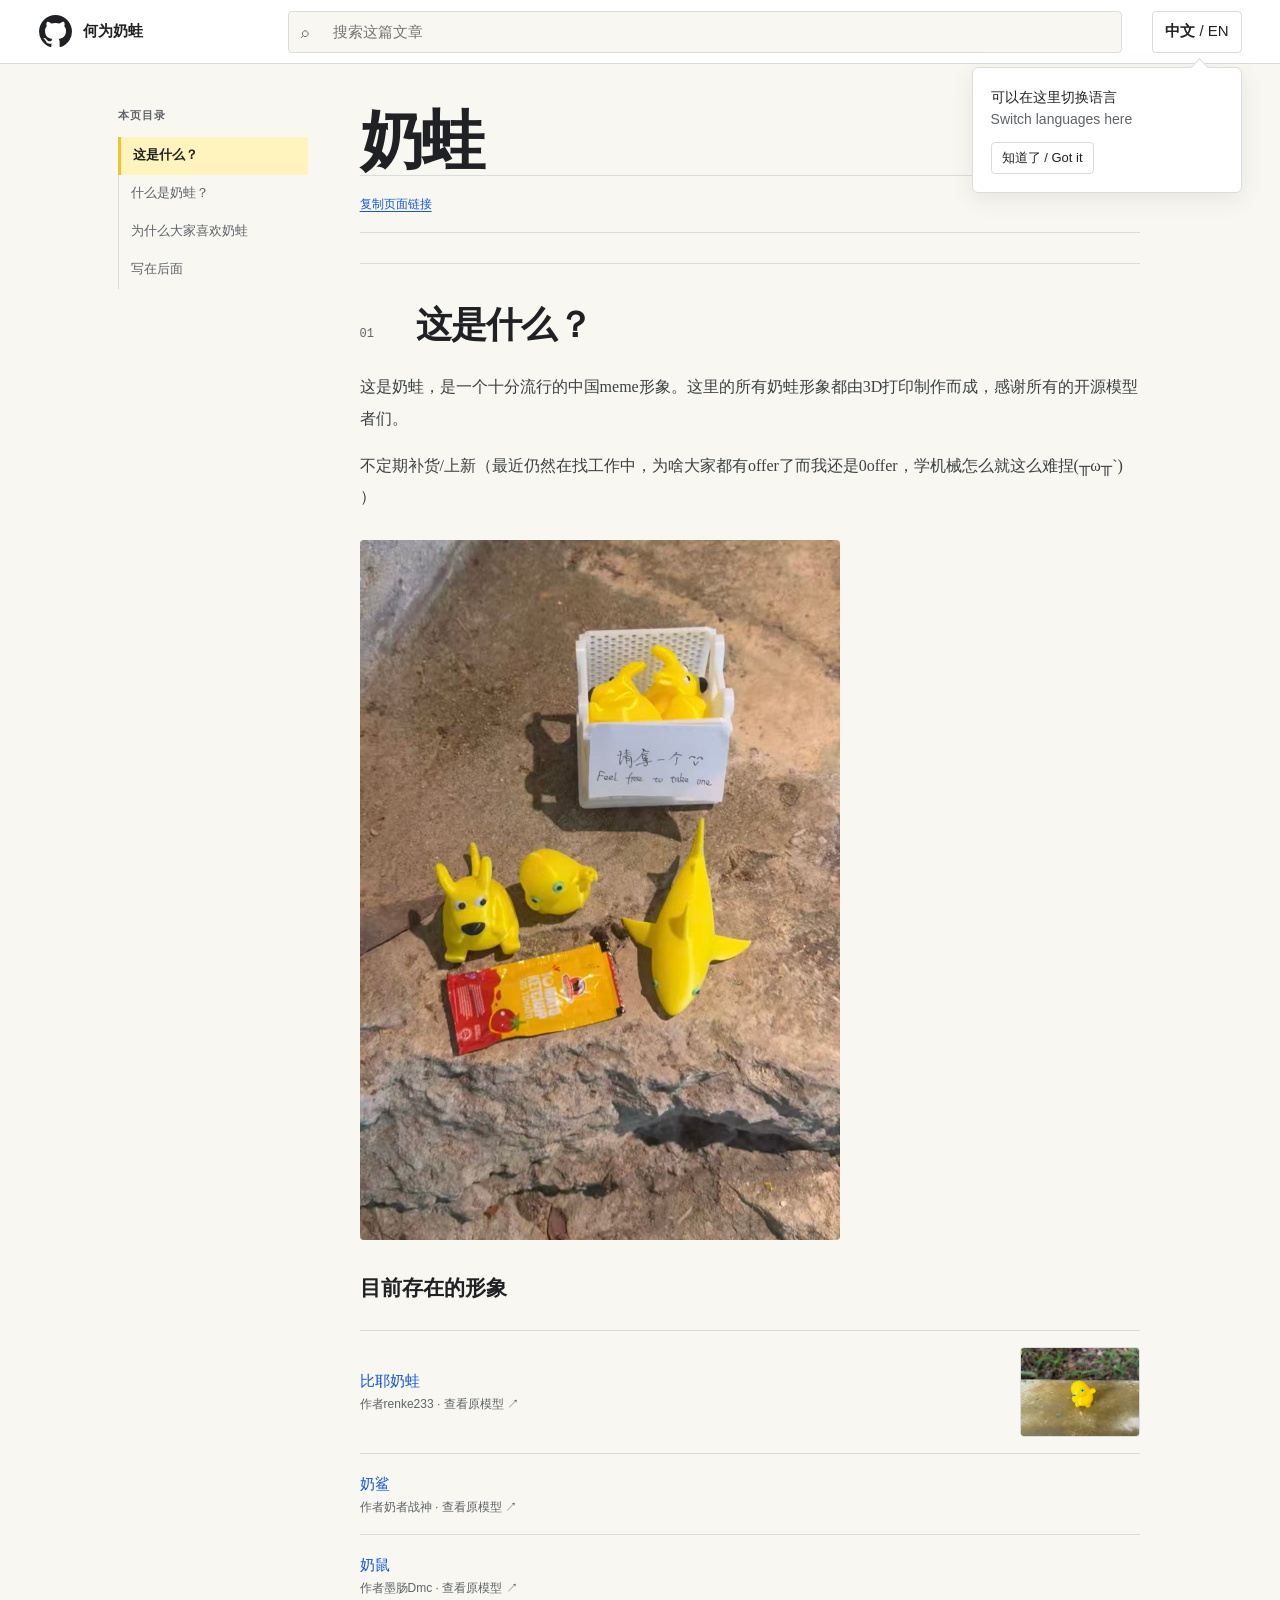
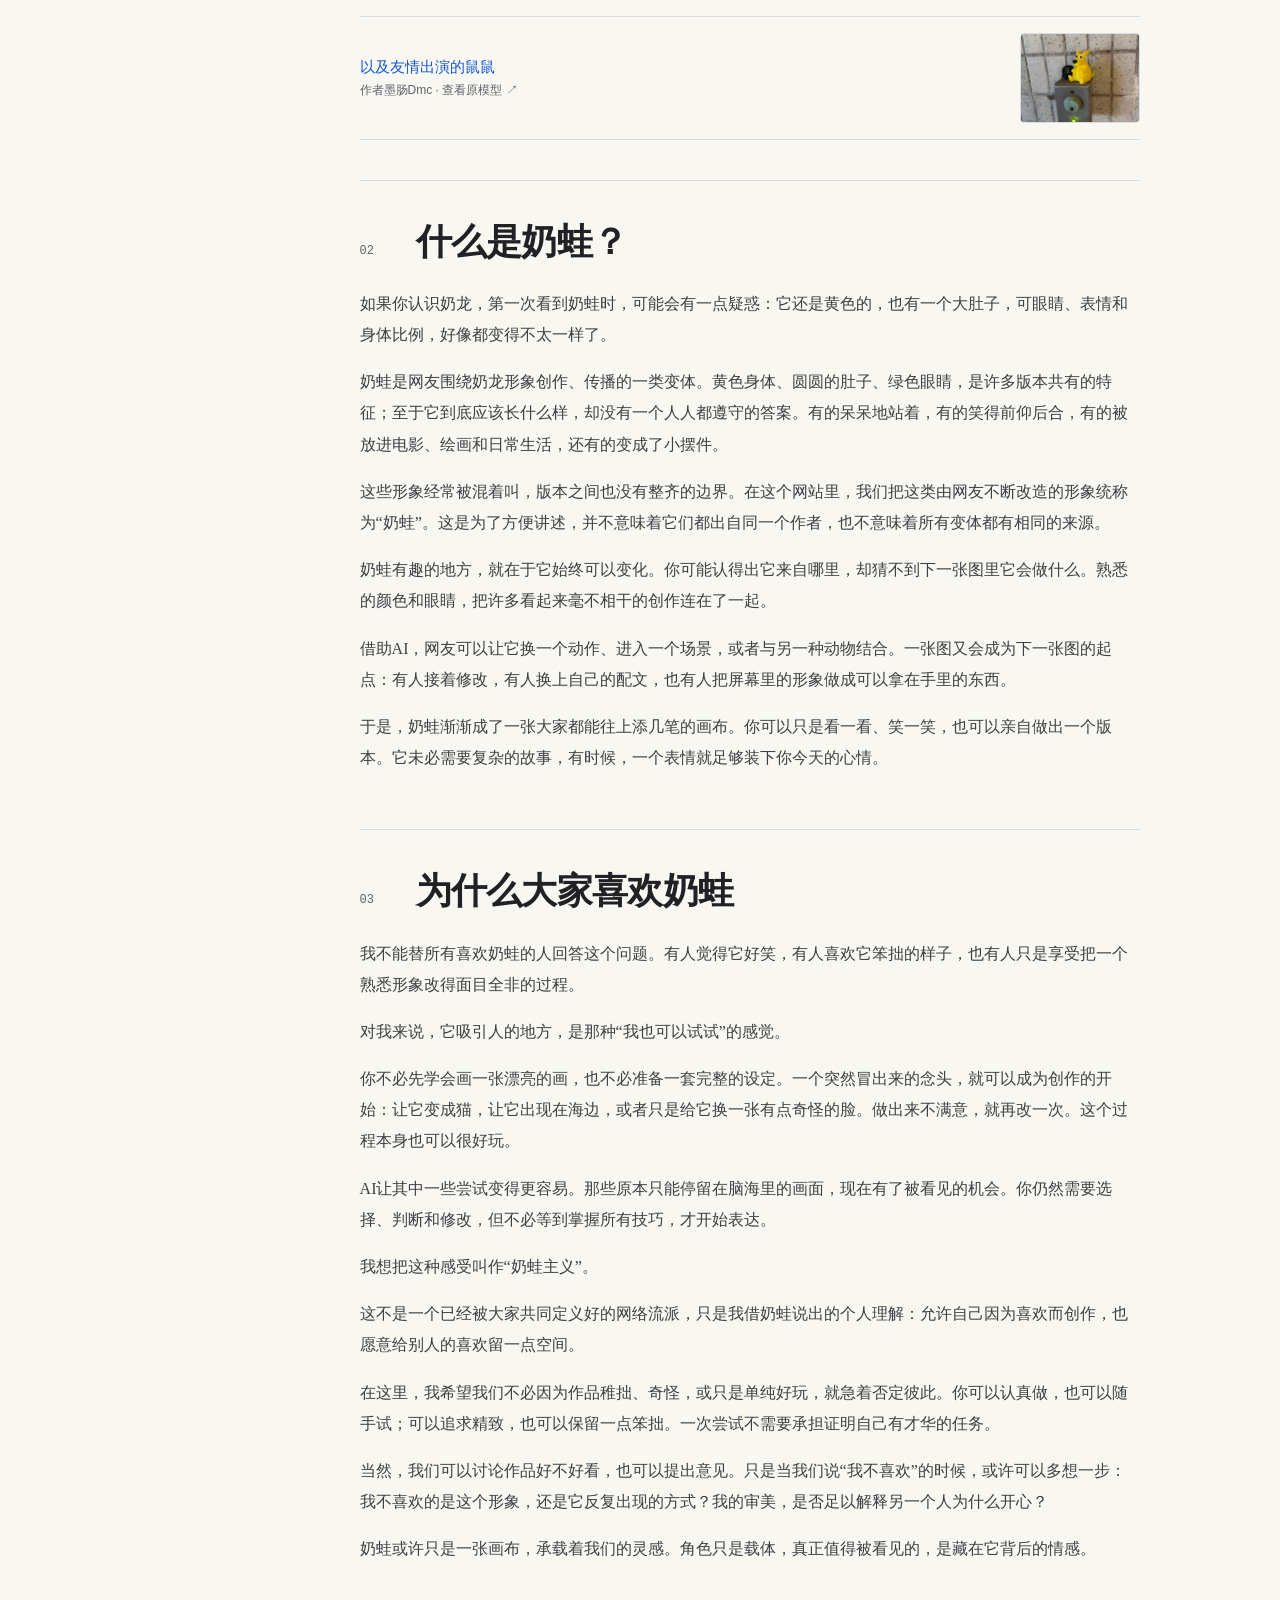
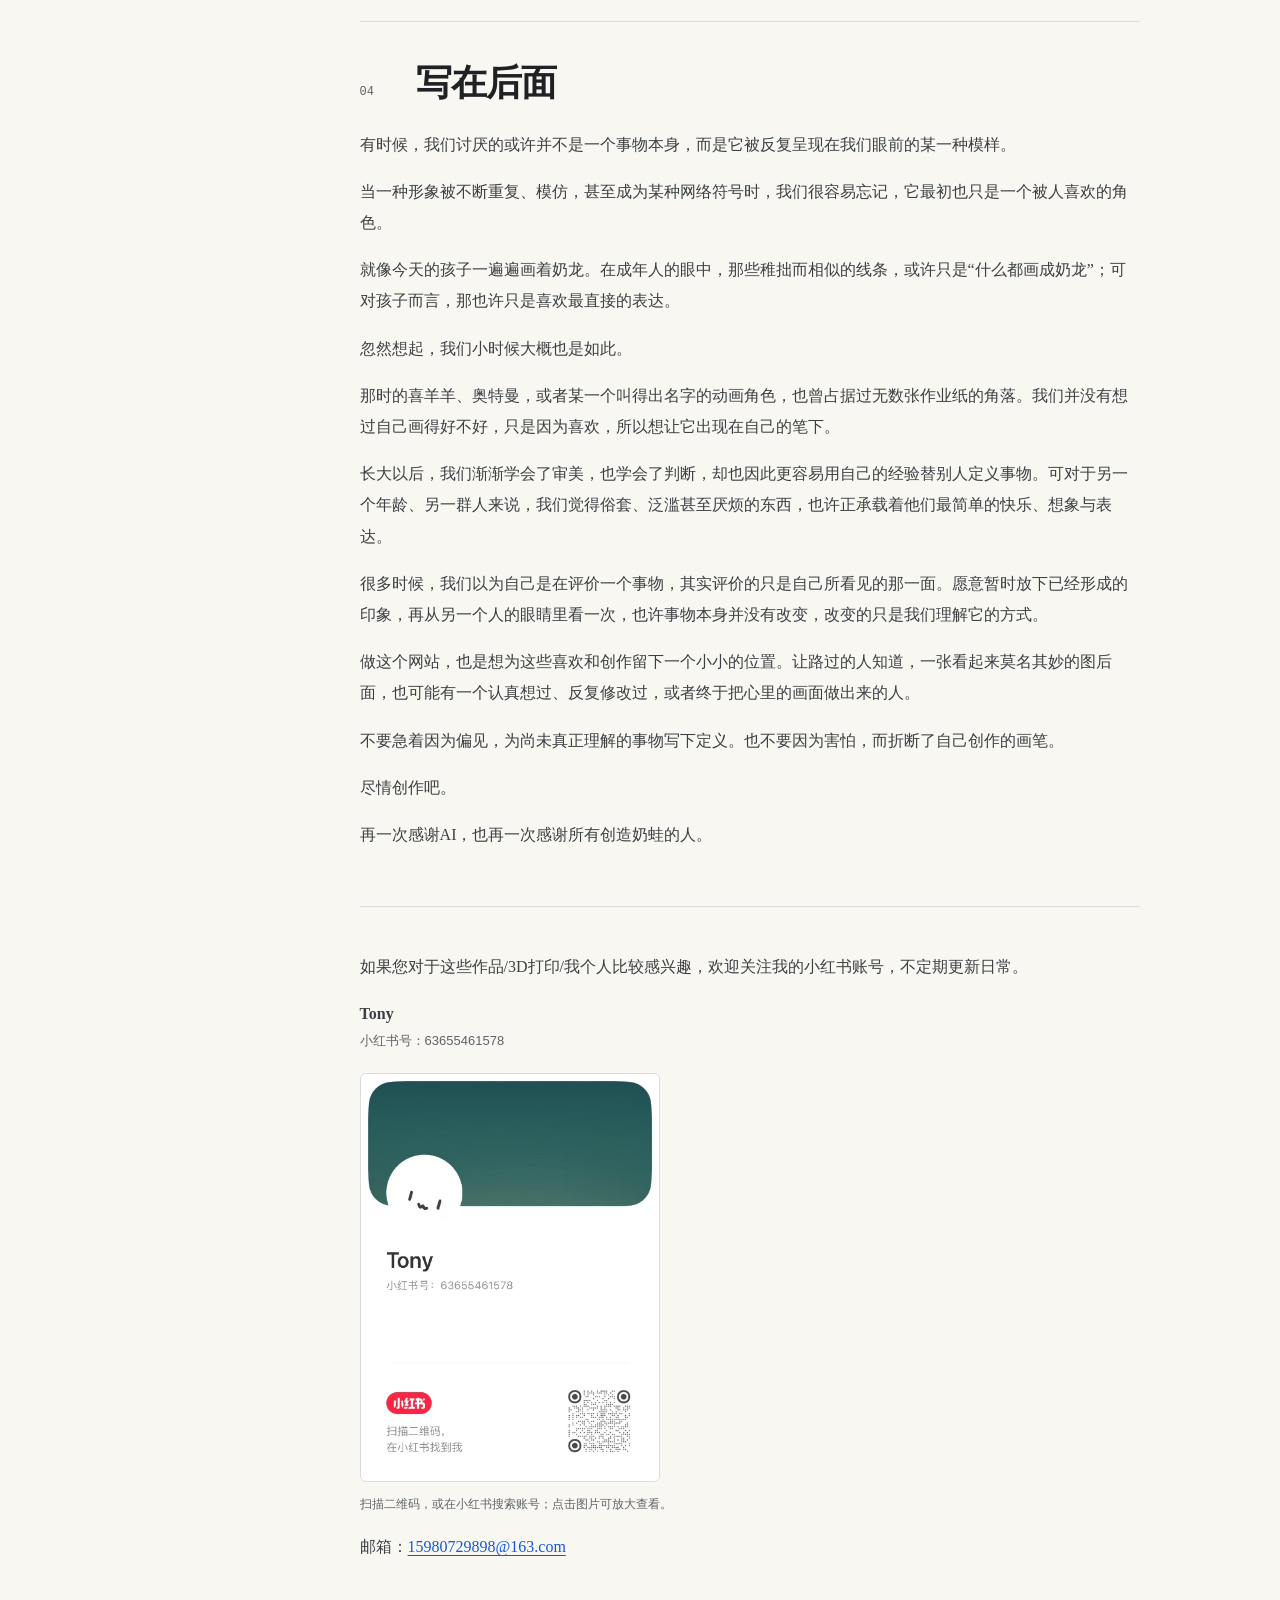
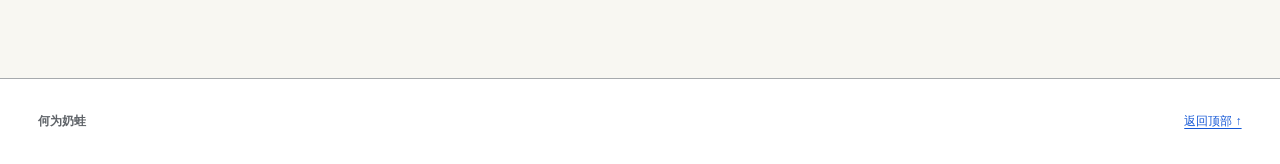
==== commit 480130ac: "Add contact email after account introduction" ====
--- a/encyclopedia.html
+++ b/encyclopedia.html
@@ -51,5 +51,6 @@
   <p class="account-details"><strong>Tony</strong><span>小红书号：63655461578</span></p>
   <a class="account-image" href="assets/xiaohongshu-tony.jpg" target="_blank" rel="noreferrer" aria-label="放大小红书账号二维码图片"><img src="assets/xiaohongshu-tony.jpg" alt="Tony的小红书账号名片，小红书号63655461578，含关注二维码" width="987" height="1347" loading="lazy" /></a>
   <p class="account-hint">扫描二维码，或在小红书搜索账号；点击图片可放大查看。</p>
+  <p class="contact-email"><span>邮箱：</span><a href="mailto:15980729898@163.com">15980729898@163.com</a></p>
 </div>
 <p class="no-results" id="noResults" hidden>没有匹配内容，换一个关键词试试。</p></article></main><footer><div><b>何为奶蛙</b></div><a href="#top">返回顶部 ↑</a></footer><div class="copy-toast" id="copyToast" role="status" aria-live="polite">链接已复制</div><script src="language.js"></script><script src="research.js"></script></body></html>
